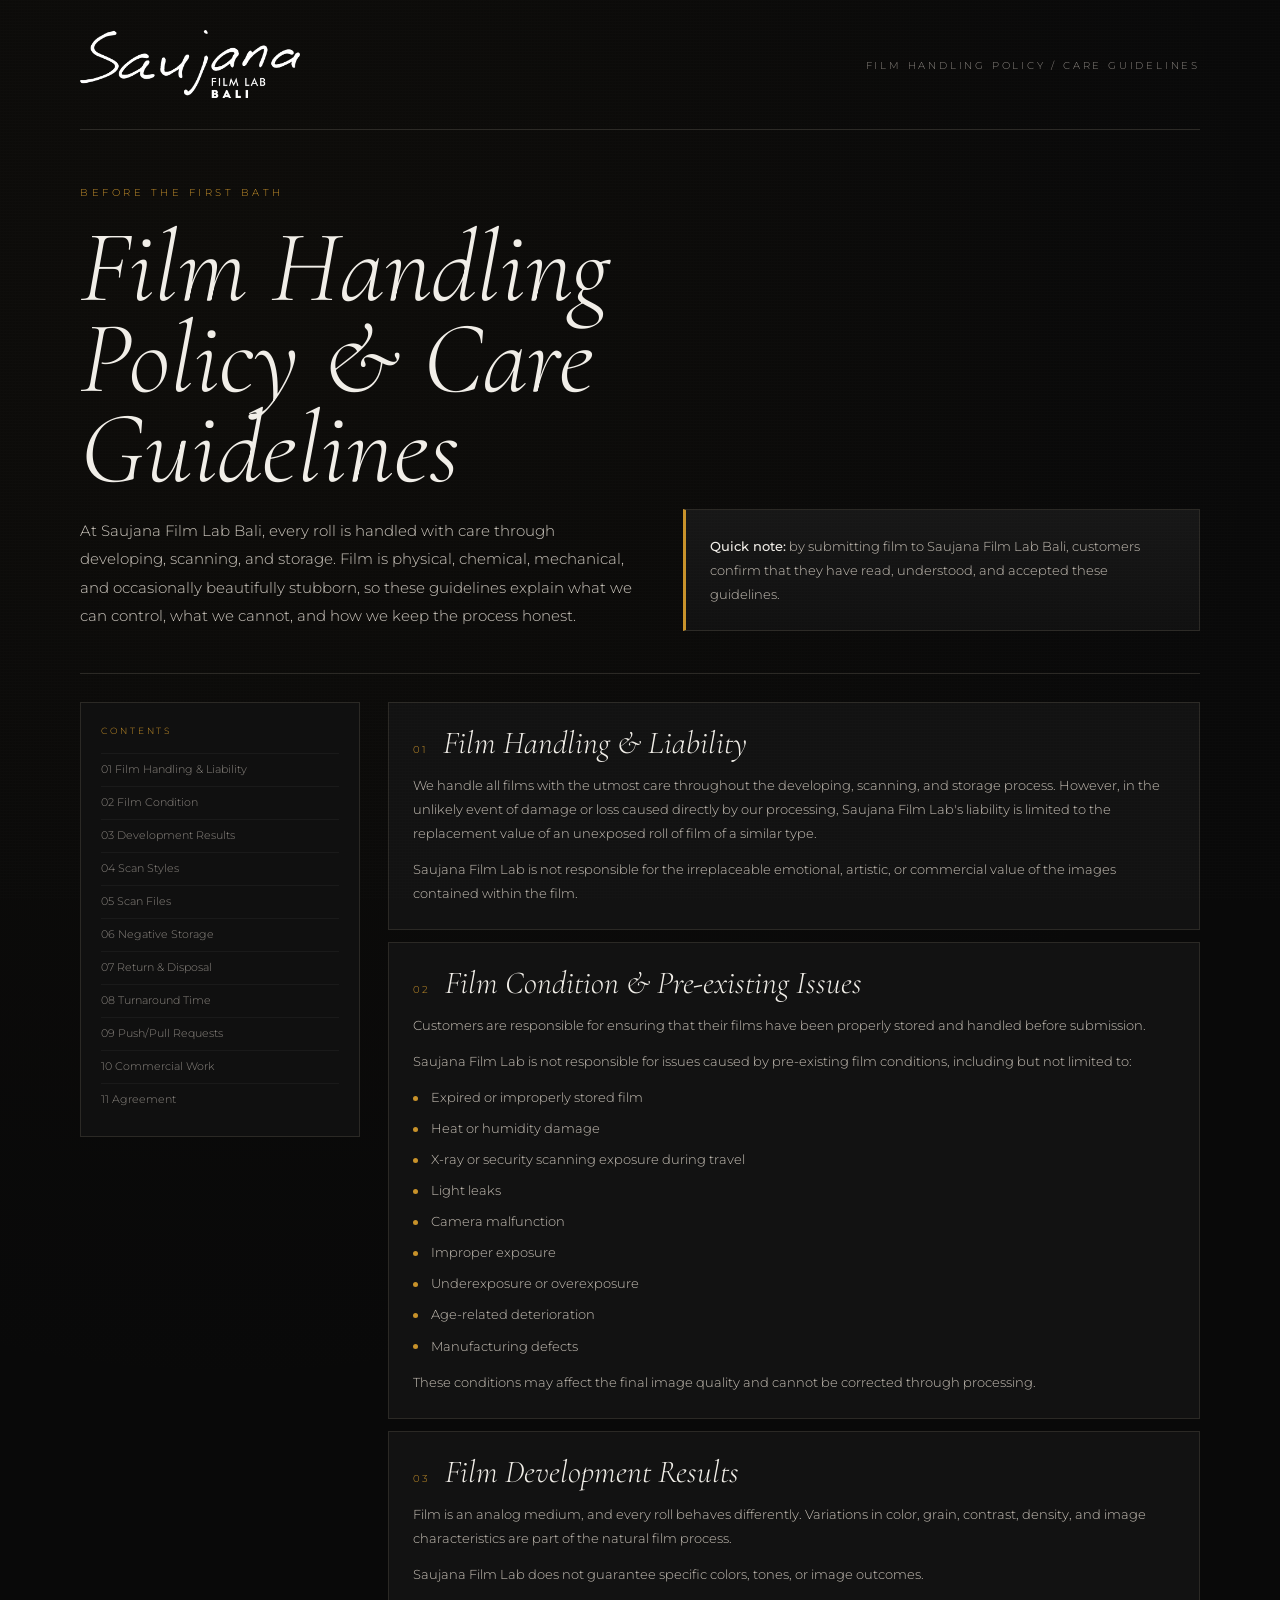
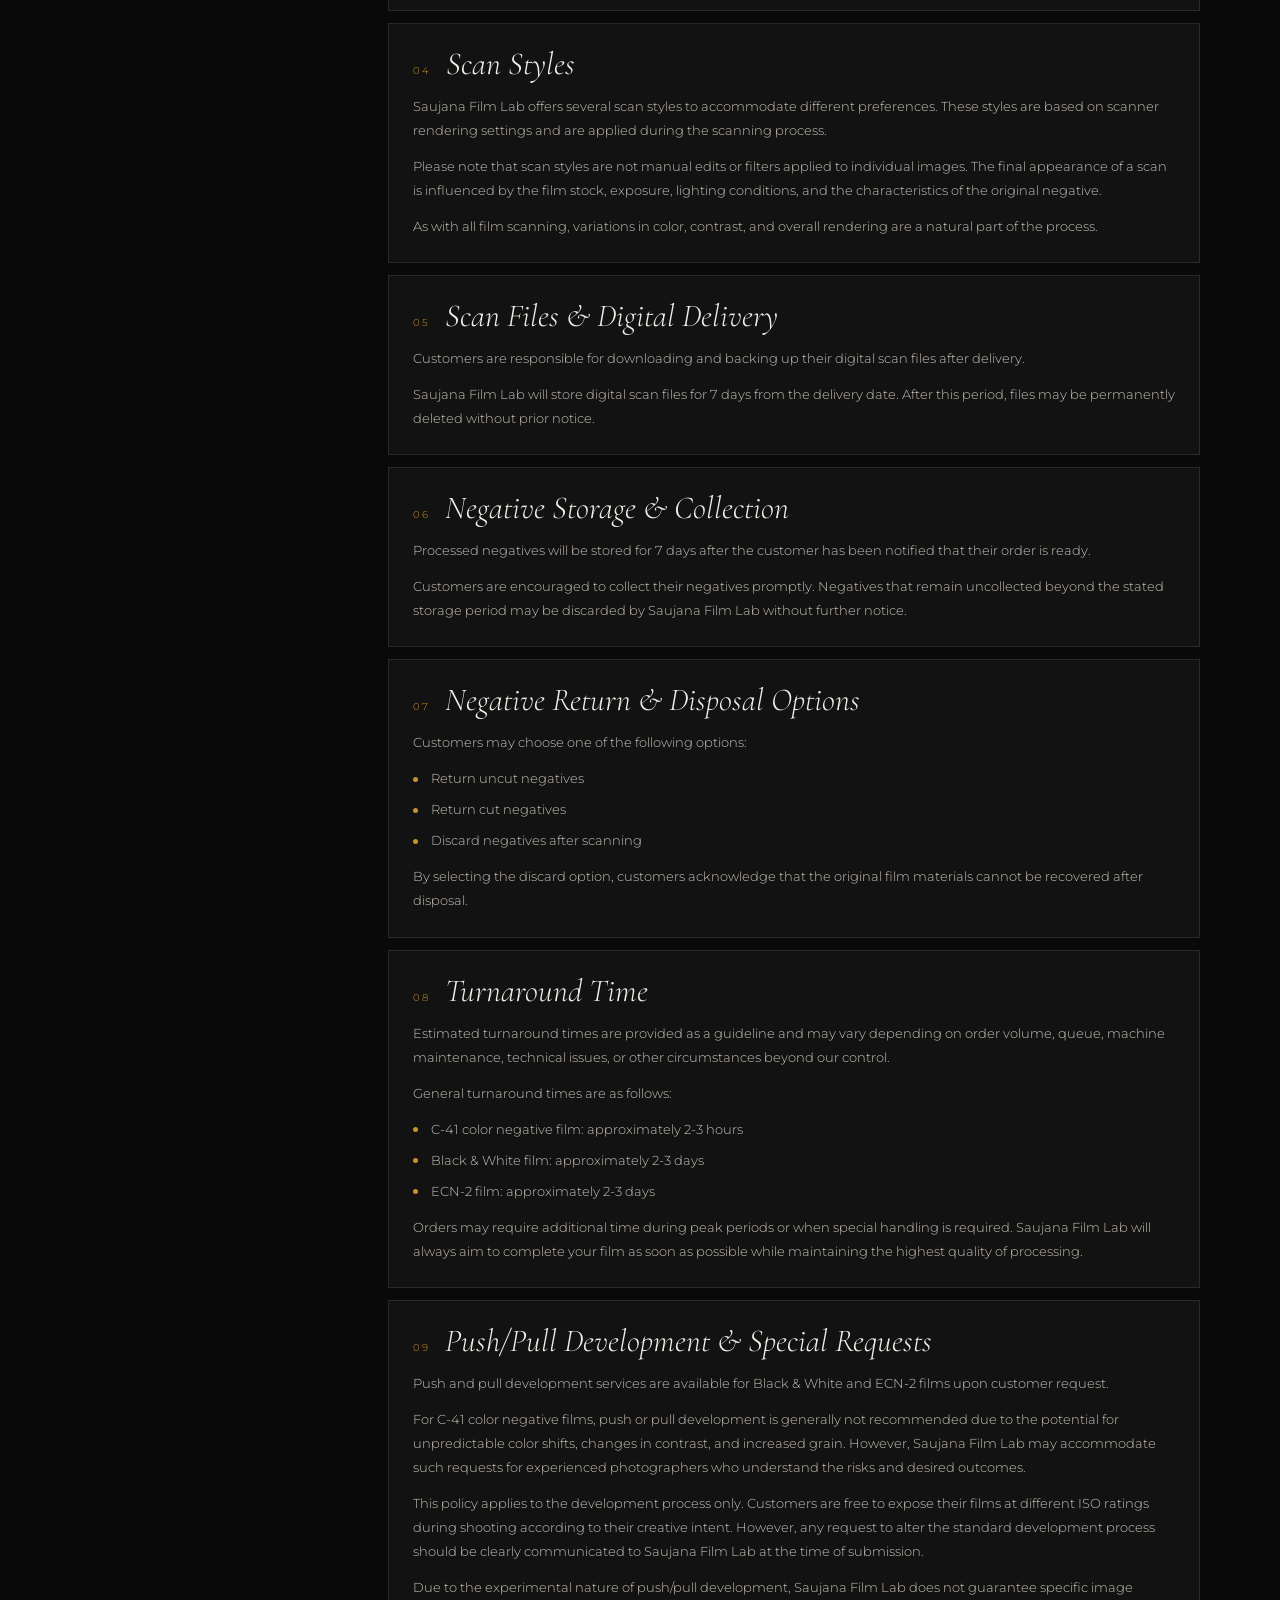
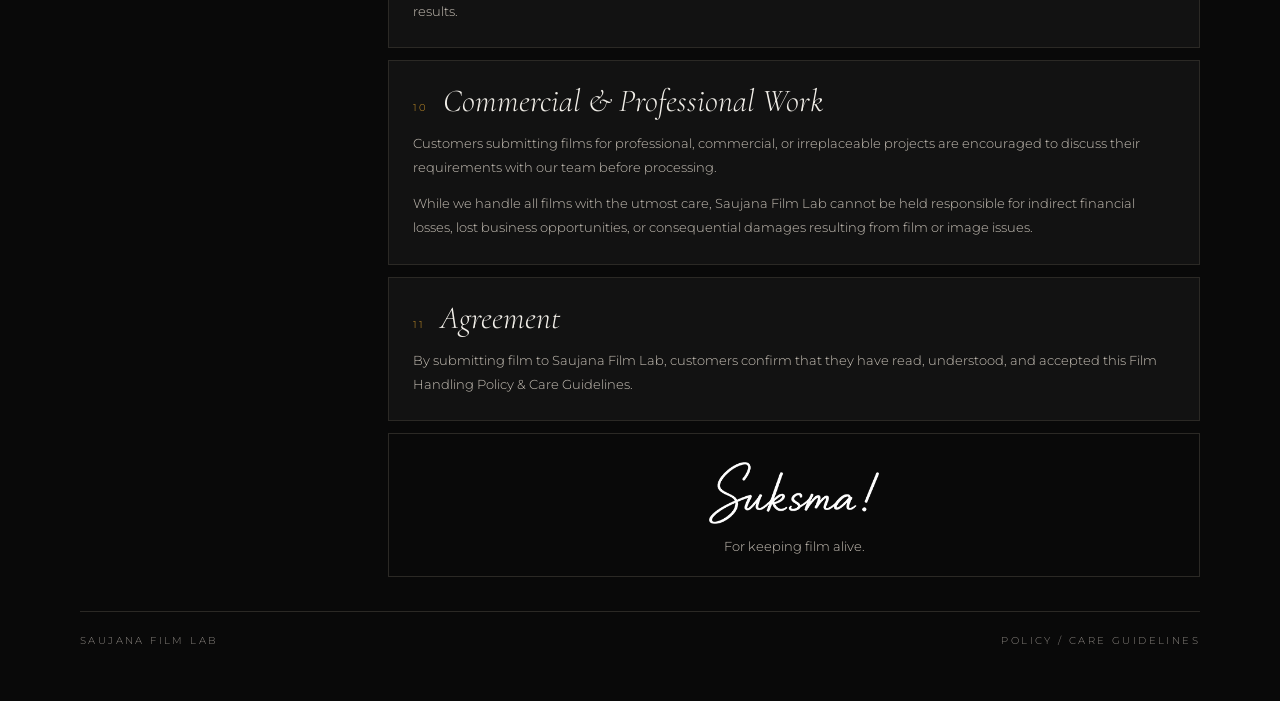
==== policy/index.html @ bcff09e0 "Add files via upload" ====
<!DOCTYPE html>
<html lang="en">
<head>
  <meta charset="UTF-8" />
  <meta name="viewport" content="width=device-width, initial-scale=1.0" />
  <title>Saujana Film Lab Bali Policy</title>
  <meta name="description" content="Film handling, scan delivery, negative storage, turnaround, and care guidelines for Saujana Film Lab Bali." />
  <meta property="og:title" content="Saujana Film Lab Bali Policy" />
  <meta property="og:description" content="A practical guide to how we handle film, scans, negatives, turnaround times, and the beautifully unpredictable nature of analog work." />
  <meta property="og:image" content="https://saujanalab.com/saujanafilmgang.png" />
  <meta property="og:url" content="https://saujanalab.com/policy/" />
  <meta property="og:type" content="website" />
  <meta name="twitter:card" content="summary_large_image" />
  <link rel="icon" type="image/png" href="saujanafilmgang.png" />
  <link rel="apple-touch-icon" href="saujanafilmgang.png" />
  <link href="https://fonts.googleapis.com/css2?family=Cormorant+Garamond:ital,wght@0,300;1,300;1,400&family=Montserrat:wght@300;400;500;600&display=swap" rel="stylesheet" />
  <style>
    *, *::before, *::after { box-sizing: border-box; margin: 0; padding: 0; }

    :root {
      --black: #090909;
      --charcoal: #121212;
      --panel: #181818;
      --line: #2b2925;
      --muted: #8b8680;
      --dim: #5d5953;
      --paper: #f1eee8;
      --gold: #c8922a;
      --gold-soft: rgba(200, 146, 42, 0.14);
      --green: #8fa88a;
    }

    html { scroll-behavior: smooth; }

    body {
      min-height: 100vh;
      background:
        linear-gradient(180deg, rgba(9,9,9,0.78), rgba(9,9,9,0.97)),
        radial-gradient(circle at 18% 9%, rgba(200,146,42,0.12), transparent 28%),
        var(--black);
      color: var(--paper);
      font-family: "Montserrat", sans-serif;
      font-weight: 300;
      letter-spacing: 0;
    }

    body::before {
      content: "";
      position: fixed;
      inset: 0;
      pointer-events: none;
      opacity: 0.13;
      background-image:
        linear-gradient(rgba(255,255,255,0.035) 1px, transparent 1px),
        linear-gradient(90deg, rgba(255,255,255,0.02) 1px, transparent 1px);
      background-size: 3px 3px;
      mix-blend-mode: screen;
    }

    a { color: inherit; text-decoration: none; }

    .frame {
      width: min(1120px, calc(100% - 48px));
      margin: 0 auto;
      padding: 30px 0 54px;
    }

    .topbar {
      display: flex;
      align-items: center;
      justify-content: space-between;
      gap: 18px;
      padding-bottom: 28px;
      color: var(--muted);
      font-size: 10px;
      letter-spacing: 0.28em;
      text-transform: uppercase;
    }

    .logo {
      width: min(220px, 56vw);
      height: auto;
      filter: brightness(1.08);
    }

    .hero {
      border-top: 1px solid var(--line);
      border-bottom: 1px solid var(--line);
      padding: 54px 0 42px;
      display: grid;
      grid-template-columns: 1.04fr 0.96fr;
      gap: 42px;
      align-items: end;
    }

    .eyebrow {
      color: var(--gold);
      font-size: 10px;
      letter-spacing: 0.35em;
      text-transform: uppercase;
      margin-bottom: 20px;
    }

    h1 {
      font-family: "Cormorant Garamond", serif;
      font-size: clamp(54px, 8vw, 104px);
      line-height: 0.88;
      font-weight: 300;
      font-style: italic;
      max-width: 700px;
      margin-bottom: 24px;
    }

    .lead {
      max-width: 640px;
      color: #cfc9c0;
      font-size: 15px;
      line-height: 1.9;
    }

    .note-card {
      border: 1px solid var(--line);
      border-left: 3px solid var(--gold);
      background: linear-gradient(180deg, rgba(24,24,24,0.92), rgba(17,17,17,0.92));
      padding: 24px;
      color: #cfc9c0;
      font-size: 13px;
      line-height: 1.85;
    }

    .note-card strong {
      color: var(--paper);
      font-weight: 500;
    }

    .layout {
      display: grid;
      grid-template-columns: 280px 1fr;
      gap: 28px;
      margin-top: 28px;
      align-items: start;
    }

    .toc {
      position: sticky;
      top: 22px;
      border: 1px solid var(--line);
      background: rgba(18,18,18,0.88);
      padding: 20px;
    }

    .toc-title {
      color: var(--gold);
      font-size: 9px;
      letter-spacing: 0.3em;
      text-transform: uppercase;
      margin-bottom: 14px;
    }

    .toc a {
      display: block;
      color: var(--muted);
      font-size: 11px;
      line-height: 1.45;
      padding: 8px 0;
      border-top: 1px solid rgba(255,255,255,0.045);
    }

    .toc a:hover { color: var(--paper); }

    .policy {
      display: grid;
      gap: 12px;
    }

    section {
      scroll-margin-top: 24px;
      border: 1px solid var(--line);
      background: rgba(20,20,20,0.82);
      padding: 24px;
    }

    .section-head {
      display: flex;
      gap: 14px;
      align-items: baseline;
      margin-bottom: 14px;
    }

    .num {
      color: var(--gold);
      font-size: 10px;
      letter-spacing: 0.24em;
      text-transform: uppercase;
      flex: 0 0 auto;
    }

    h2 {
      font-family: "Cormorant Garamond", serif;
      font-size: 32px;
      line-height: 1;
      font-weight: 300;
      font-style: italic;
    }

    p, li {
      color: #c9c2b8;
      font-size: 13px;
      line-height: 1.85;
    }

    p + p, ul + p, p + ul { margin-top: 12px; }

    ul {
      list-style: none;
      display: grid;
      gap: 7px;
      margin-top: 12px;
    }

    li {
      position: relative;
      padding-left: 18px;
    }

    li::before {
      content: "";
      position: absolute;
      left: 0;
      top: 0.82em;
      width: 5px;
      height: 5px;
      border-radius: 50%;
      background: var(--gold);
    }

    .finale {
      border-color: var(--line);
      background: transparent;
      text-align: center;
      padding: 28px 24px 18px;
    }

    .suksma-mark {
      display: block;
      width: min(170px, 54vw);
      height: auto;
      margin: 0 auto 10px;
    }

    .footer {
      display: flex;
      justify-content: space-between;
      gap: 18px;
      border-top: 1px solid var(--line);
      margin-top: 34px;
      padding-top: 22px;
      color: var(--muted);
      font-size: 10px;
      letter-spacing: 0.24em;
      text-transform: uppercase;
    }

    @media (max-width: 900px) {
      .frame { width: min(100% - 36px, 1120px); padding-top: 22px; }
      .topbar, .footer { align-items: flex-start; flex-direction: column; letter-spacing: 0.18em; }
      .hero { grid-template-columns: 1fr; padding: 42px 0 32px; gap: 24px; }
      h1 { font-size: clamp(52px, 16vw, 82px); }
      .layout { grid-template-columns: 1fr; }
      .toc { position: static; }
      section { padding: 20px; }
      .section-head { display: block; }
      .num { display: block; margin-bottom: 8px; }
    }
  </style>
</head>
<body>
  <div class="frame">
    <header class="topbar">
      <a href="https://saujanalab.com/" aria-label="Saujana Film Lab home">
        <img class="logo" src="saujana-bali-logo.png" alt="Saujana Film Lab Bali" />
      </a>
      <span>Film handling policy / care guidelines</span>
    </header>

    <main>
      <div class="hero">
        <div>
          <p class="eyebrow">Before the first bath</p>
          <h1>Film Handling Policy & Care Guidelines</h1>
          <p class="lead">
            At Saujana Film Lab Bali, every roll is handled with care through developing, scanning, and storage.
            Film is physical, chemical, mechanical, and occasionally beautifully stubborn, so these guidelines
            explain what we can control, what we cannot, and how we keep the process honest.
          </p>
        </div>
        <div class="note-card">
            <p><strong>Quick note:</strong> by submitting film to Saujana Film Lab Bali, customers confirm that they have read, understood, and accepted these guidelines.</p>
        </div>
      </div>

      <div class="layout">
        <nav class="toc" aria-label="Policy sections">
          <p class="toc-title">Contents</p>
          <a href="#handling">01 Film Handling & Liability</a>
          <a href="#condition">02 Film Condition</a>
          <a href="#results">03 Development Results</a>
          <a href="#styles">04 Scan Styles</a>
          <a href="#files">05 Scan Files</a>
          <a href="#storage">06 Negative Storage</a>
          <a href="#return">07 Return & Disposal</a>
          <a href="#turnaround">08 Turnaround Time</a>
          <a href="#push-pull">09 Push/Pull Requests</a>
          <a href="#commercial">10 Commercial Work</a>
          <a href="#agreement">11 Agreement</a>
        </nav>

        <div class="policy">
          <section id="handling">
            <div class="section-head"><span class="num">01</span><h2>Film Handling & Liability</h2></div>
            <p>We handle all films with the utmost care throughout the developing, scanning, and storage process. However, in the unlikely event of damage or loss caused directly by our processing, Saujana Film Lab's liability is limited to the replacement value of an unexposed roll of film of a similar type.</p>
            <p>Saujana Film Lab is not responsible for the irreplaceable emotional, artistic, or commercial value of the images contained within the film.</p>
          </section>

          <section id="condition">
            <div class="section-head"><span class="num">02</span><h2>Film Condition & Pre-existing Issues</h2></div>
            <p>Customers are responsible for ensuring that their films have been properly stored and handled before submission.</p>
            <p>Saujana Film Lab is not responsible for issues caused by pre-existing film conditions, including but not limited to:</p>
            <ul>
              <li>Expired or improperly stored film</li>
              <li>Heat or humidity damage</li>
              <li>X-ray or security scanning exposure during travel</li>
              <li>Light leaks</li>
              <li>Camera malfunction</li>
              <li>Improper exposure</li>
              <li>Underexposure or overexposure</li>
              <li>Age-related deterioration</li>
              <li>Manufacturing defects</li>
            </ul>
            <p>These conditions may affect the final image quality and cannot be corrected through processing.</p>
          </section>

          <section id="results">
            <div class="section-head"><span class="num">03</span><h2>Film Development Results</h2></div>
            <p>Film is an analog medium, and every roll behaves differently. Variations in color, grain, contrast, density, and image characteristics are part of the natural film process.</p>
            <p>Saujana Film Lab does not guarantee specific colors, tones, or image outcomes.</p>
          </section>

          <section id="styles">
            <div class="section-head"><span class="num">04</span><h2>Scan Styles</h2></div>
            <p>Saujana Film Lab offers several scan styles to accommodate different preferences. These styles are based on scanner rendering settings and are applied during the scanning process.</p>
            <p>Please note that scan styles are not manual edits or filters applied to individual images. The final appearance of a scan is influenced by the film stock, exposure, lighting conditions, and the characteristics of the original negative.</p>
            <p>As with all film scanning, variations in color, contrast, and overall rendering are a natural part of the process.</p>
          </section>

          <section id="files">
            <div class="section-head"><span class="num">05</span><h2>Scan Files & Digital Delivery</h2></div>
            <p>Customers are responsible for downloading and backing up their digital scan files after delivery.</p>
            <p>Saujana Film Lab will store digital scan files for 7 days from the delivery date. After this period, files may be permanently deleted without prior notice.</p>
          </section>

          <section id="storage">
            <div class="section-head"><span class="num">06</span><h2>Negative Storage & Collection</h2></div>
            <p>Processed negatives will be stored for 7 days after the customer has been notified that their order is ready.</p>
            <p>Customers are encouraged to collect their negatives promptly. Negatives that remain uncollected beyond the stated storage period may be discarded by Saujana Film Lab without further notice.</p>
          </section>

          <section id="return">
            <div class="section-head"><span class="num">07</span><h2>Negative Return & Disposal Options</h2></div>
            <p>Customers may choose one of the following options:</p>
            <ul>
              <li>Return uncut negatives</li>
              <li>Return cut negatives</li>
              <li>Discard negatives after scanning</li>
            </ul>
            <p>By selecting the discard option, customers acknowledge that the original film materials cannot be recovered after disposal.</p>
          </section>

          <section id="turnaround">
            <div class="section-head"><span class="num">08</span><h2>Turnaround Time</h2></div>
            <p>Estimated turnaround times are provided as a guideline and may vary depending on order volume, queue, machine maintenance, technical issues, or other circumstances beyond our control.</p>
            <p>General turnaround times are as follows:</p>
            <ul>
              <li>C-41 color negative film: approximately 2-3 hours</li>
              <li>Black & White film: approximately 2-3 days</li>
              <li>ECN-2 film: approximately 2-3 days</li>
            </ul>
            <p>Orders may require additional time during peak periods or when special handling is required. Saujana Film Lab will always aim to complete your film as soon as possible while maintaining the highest quality of processing.</p>
          </section>

          <section id="push-pull">
            <div class="section-head"><span class="num">09</span><h2>Push/Pull Development & Special Requests</h2></div>
            <p>Push and pull development services are available for Black & White and ECN-2 films upon customer request.</p>
            <p>For C-41 color negative films, push or pull development is generally not recommended due to the potential for unpredictable color shifts, changes in contrast, and increased grain. However, Saujana Film Lab may accommodate such requests for experienced photographers who understand the risks and desired outcomes.</p>
            <p>This policy applies to the development process only. Customers are free to expose their films at different ISO ratings during shooting according to their creative intent. However, any request to alter the standard development process should be clearly communicated to Saujana Film Lab at the time of submission.</p>
            <p>Due to the experimental nature of push/pull development, Saujana Film Lab does not guarantee specific image results.</p>
          </section>

          <section id="commercial">
            <div class="section-head"><span class="num">10</span><h2>Commercial & Professional Work</h2></div>
            <p>Customers submitting films for professional, commercial, or irreplaceable projects are encouraged to discuss their requirements with our team before processing.</p>
            <p>While we handle all films with the utmost care, Saujana Film Lab cannot be held responsible for indirect financial losses, lost business opportunities, or consequential damages resulting from film or image issues.</p>
          </section>

          <section id="agreement">
            <div class="section-head"><span class="num">11</span><h2>Agreement</h2></div>
            <p>By submitting film to Saujana Film Lab, customers confirm that they have read, understood, and accepted this Film Handling Policy & Care Guidelines.</p>
          </section>

          <section class="finale">
            <img class="suksma-mark" src="suksma-for-saujana.png" alt="Suksma" />
            <p>For keeping film alive.</p>
          </section>
        </div>
      </div>
    </main>

    <footer class="footer">
      <span>Saujana Film Lab</span>
      <span>Policy / Care Guidelines</span>
    </footer>
  </div>
</body>
</html>
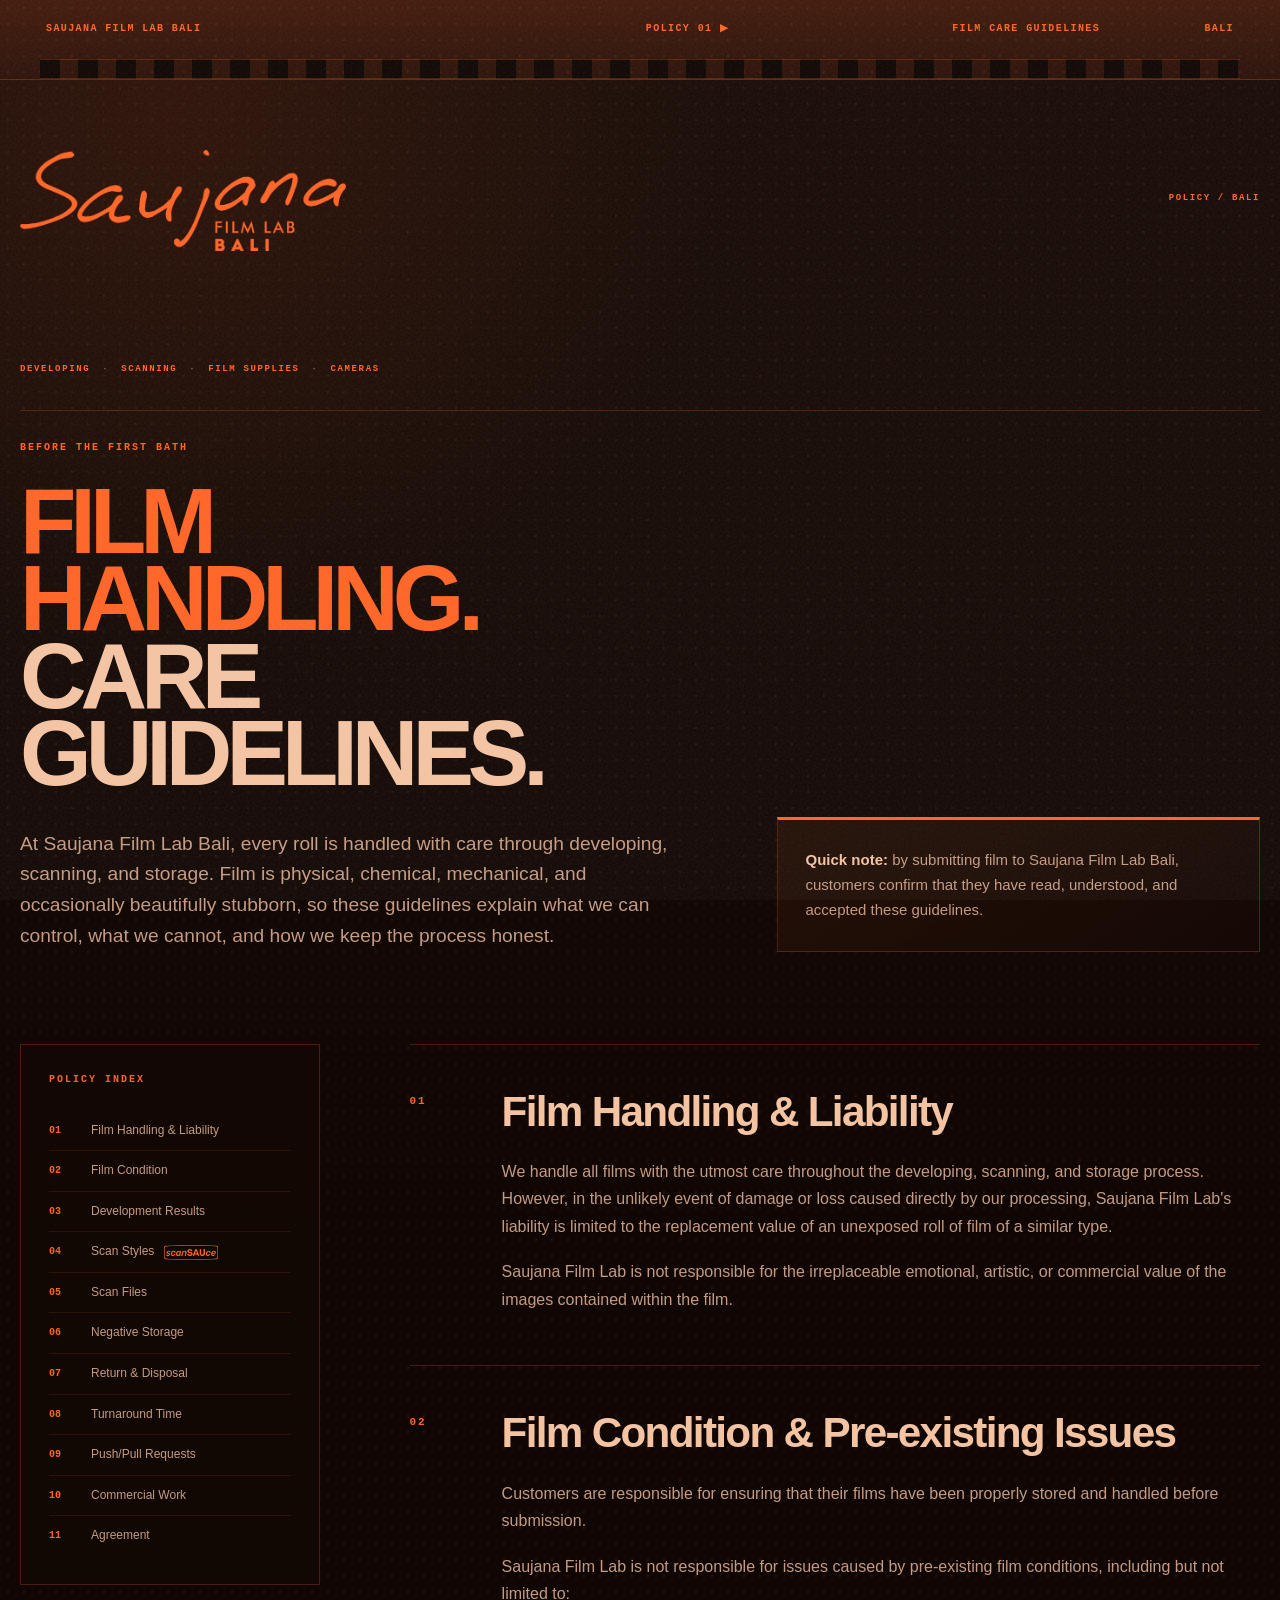
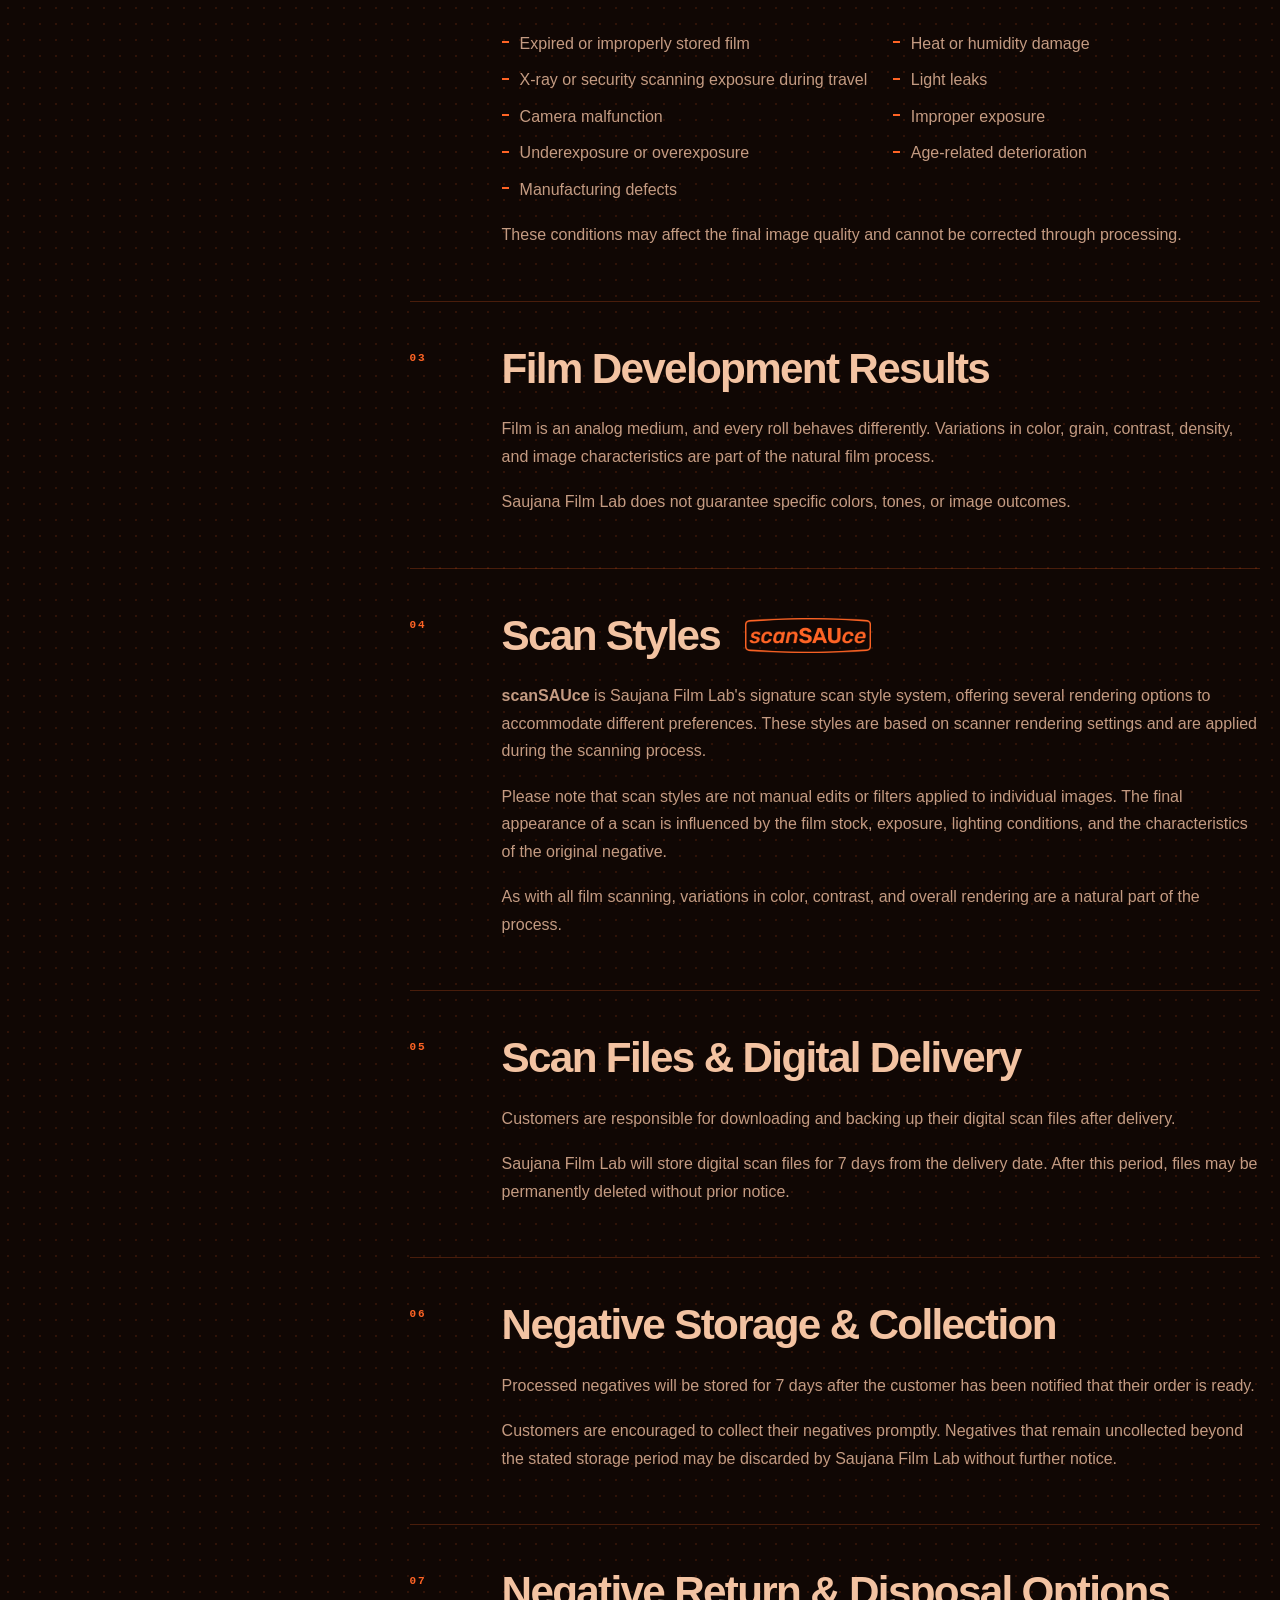
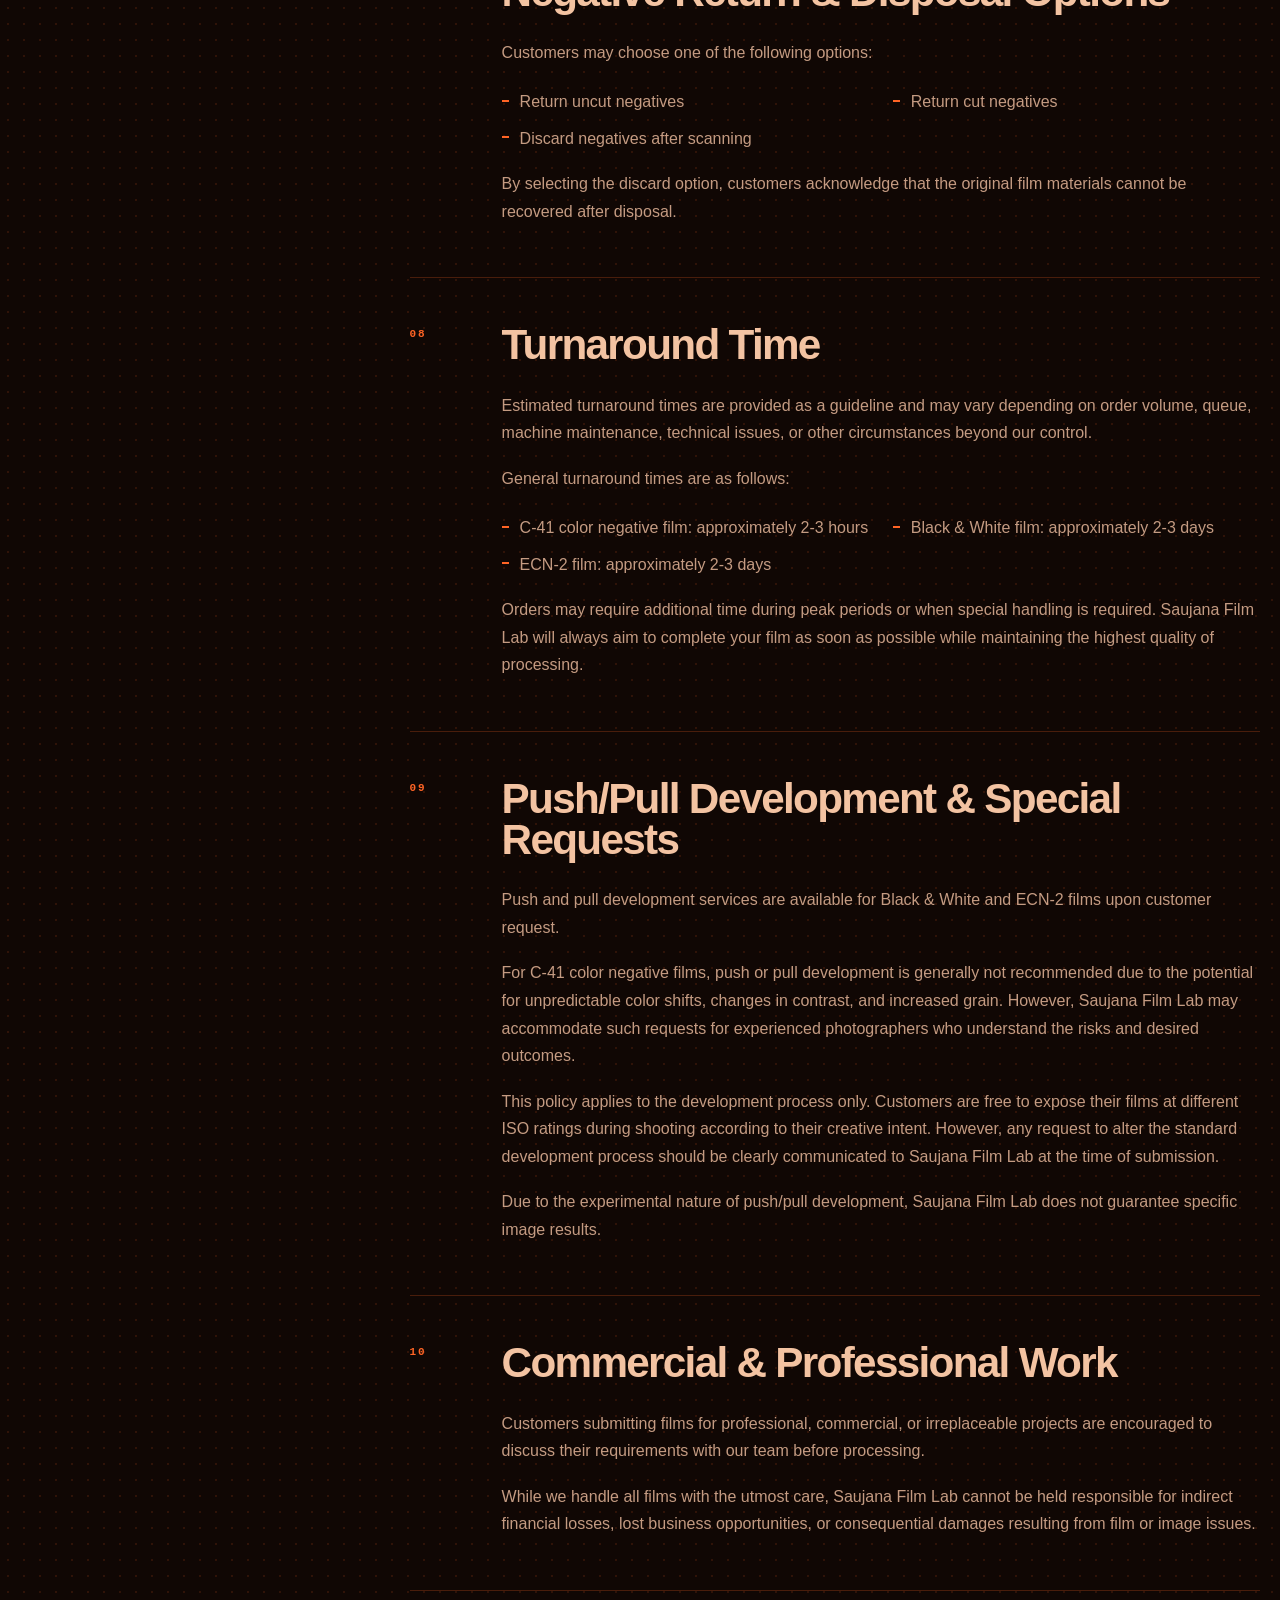
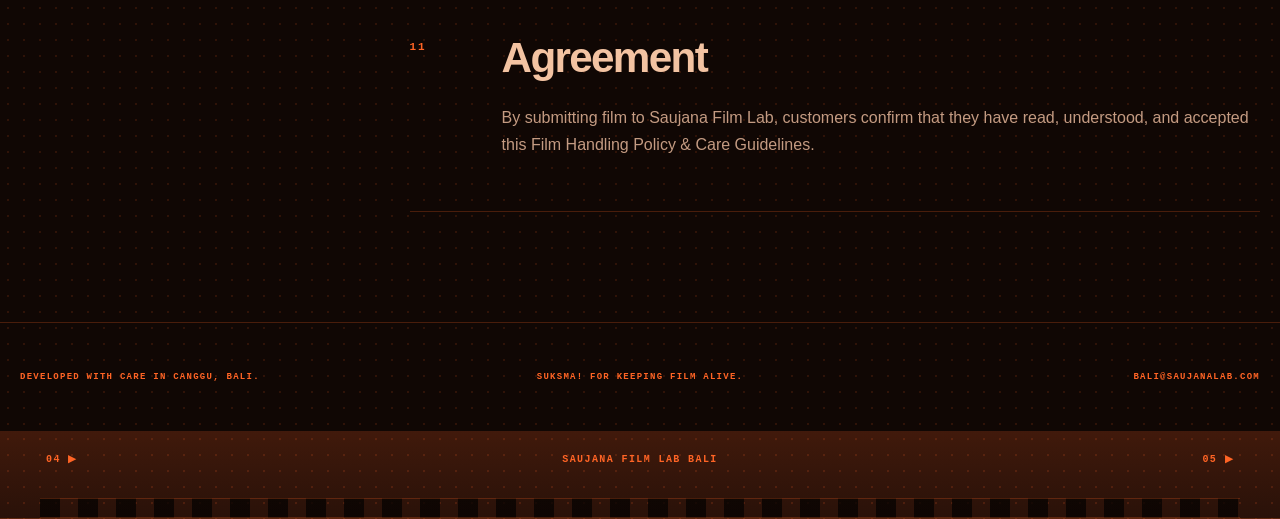
==== commit 14abf99d: "Redesign Bali policy page" ====
--- a/policy/index.html
+++ b/policy/index.html
@@ -1,424 +1,331 @@
-<!DOCTYPE html>
+<!doctype html>
 <html lang="en">
 <head>
-  <meta charset="UTF-8" />
-  <meta name="viewport" content="width=device-width, initial-scale=1.0" />
-  <title>Saujana Film Lab Bali Policy</title>
-  <meta name="description" content="Film handling, scan delivery, negative storage, turnaround, and care guidelines for Saujana Film Lab Bali." />
-  <meta property="og:title" content="Saujana Film Lab Bali Policy" />
-  <meta property="og:description" content="A practical guide to how we handle film, scans, negatives, turnaround times, and the beautifully unpredictable nature of analog work." />
-  <meta property="og:image" content="https://saujanalab.com/saujanafilmgang.png" />
-  <meta property="og:url" content="https://saujanalab.com/policy/" />
-  <meta property="og:type" content="website" />
-  <meta name="twitter:card" content="summary_large_image" />
-  <link rel="icon" type="image/png" href="saujanafilmgang.png" />
-  <link rel="apple-touch-icon" href="saujanafilmgang.png" />
-  <link href="https://fonts.googleapis.com/css2?family=Cormorant+Garamond:ital,wght@0,300;1,300;1,400&family=Montserrat:wght@300;400;500;600&display=swap" rel="stylesheet" />
+  <meta charset="utf-8">
+  <meta name="viewport" content="width=device-width, initial-scale=1">
+  <meta name="theme-color" content="#180b06">
+  <meta name="description" content="Film handling, scan delivery, negative storage, turnaround, and care guidelines for Saujana Film Lab Bali.">
+  <title>Saujana Film Lab Bali | Policy</title>
   <style>
-    *, *::before, *::after { box-sizing: border-box; margin: 0; padding: 0; }
-
-    :root {
-      --black: #090909;
-      --charcoal: #121212;
-      --panel: #181818;
-      --line: #2b2925;
-      --muted: #8b8680;
-      --dim: #5d5953;
-      --paper: #f1eee8;
-      --gold: #c8922a;
-      --gold-soft: rgba(200, 146, 42, 0.14);
-      --green: #8fa88a;
-    }
-
-    html { scroll-behavior: smooth; }
-
-    body {
-      min-height: 100vh;
+    *,*::before,*::after{box-sizing:border-box}
+    *{margin:0}
+    :root{
+      --ink:#100704;
+      --surface:#180b06;
+      --surface-raised:#211008;
+      --line:rgba(255,100,37,.24);
+      --line-strong:rgba(255,100,37,.5);
+      --accent:#ff6425;
+      --paper:#f3c3a2;
+      --copy:#c49b82;
+      --muted:#8b6552;
+    }
+    html{scroll-behavior:smooth;background:var(--ink);color-scheme:dark}
+    body{
+      min-height:100vh;
+      overflow-x:hidden;
       background:
-        linear-gradient(180deg, rgba(9,9,9,0.78), rgba(9,9,9,0.97)),
-        radial-gradient(circle at 18% 9%, rgba(200,146,42,0.12), transparent 28%),
-        var(--black);
-      color: var(--paper);
-      font-family: "Montserrat", sans-serif;
-      font-weight: 300;
-      letter-spacing: 0;
-    }
-
-    body::before {
-      content: "";
-      position: fixed;
-      inset: 0;
-      pointer-events: none;
-      opacity: 0.13;
-      background-image:
-        linear-gradient(rgba(255,255,255,0.035) 1px, transparent 1px),
-        linear-gradient(90deg, rgba(255,255,255,0.02) 1px, transparent 1px);
-      background-size: 3px 3px;
-      mix-blend-mode: screen;
-    }
-
-    a { color: inherit; text-decoration: none; }
-
-    .frame {
-      width: min(1120px, calc(100% - 48px));
-      margin: 0 auto;
-      padding: 30px 0 54px;
-    }
-
-    .topbar {
-      display: flex;
-      align-items: center;
-      justify-content: space-between;
-      gap: 18px;
-      padding-bottom: 28px;
-      color: var(--muted);
-      font-size: 10px;
-      letter-spacing: 0.28em;
-      text-transform: uppercase;
-    }
-
-    .logo {
-      width: min(220px, 56vw);
-      height: auto;
-      filter: brightness(1.08);
-    }
-
-    .hero {
-      border-top: 1px solid var(--line);
-      border-bottom: 1px solid var(--line);
-      padding: 54px 0 42px;
-      display: grid;
-      grid-template-columns: 1.04fr 0.96fr;
-      gap: 42px;
-      align-items: end;
-    }
-
-    .eyebrow {
-      color: var(--gold);
-      font-size: 10px;
-      letter-spacing: 0.35em;
-      text-transform: uppercase;
-      margin-bottom: 20px;
-    }
-
-    h1 {
-      font-family: "Cormorant Garamond", serif;
-      font-size: clamp(54px, 8vw, 104px);
-      line-height: 0.88;
-      font-weight: 300;
-      font-style: italic;
-      max-width: 700px;
-      margin-bottom: 24px;
-    }
-
-    .lead {
-      max-width: 640px;
-      color: #cfc9c0;
-      font-size: 15px;
-      line-height: 1.9;
-    }
-
-    .note-card {
-      border: 1px solid var(--line);
-      border-left: 3px solid var(--gold);
-      background: linear-gradient(180deg, rgba(24,24,24,0.92), rgba(17,17,17,0.92));
-      padding: 24px;
-      color: #cfc9c0;
-      font-size: 13px;
-      line-height: 1.85;
-    }
-
-    .note-card strong {
-      color: var(--paper);
-      font-weight: 500;
-    }
-
-    .layout {
-      display: grid;
-      grid-template-columns: 280px 1fr;
-      gap: 28px;
-      margin-top: 28px;
-      align-items: start;
-    }
-
-    .toc {
-      position: sticky;
-      top: 22px;
-      border: 1px solid var(--line);
-      background: rgba(18,18,18,0.88);
-      padding: 20px;
-    }
-
-    .toc-title {
-      color: var(--gold);
-      font-size: 9px;
-      letter-spacing: 0.3em;
-      text-transform: uppercase;
-      margin-bottom: 14px;
-    }
-
-    .toc a {
-      display: block;
-      color: var(--muted);
-      font-size: 11px;
-      line-height: 1.45;
-      padding: 8px 0;
-      border-top: 1px solid rgba(255,255,255,0.045);
-    }
-
-    .toc a:hover { color: var(--paper); }
-
-    .policy {
-      display: grid;
-      gap: 12px;
-    }
-
-    section {
-      scroll-margin-top: 24px;
-      border: 1px solid var(--line);
-      background: rgba(20,20,20,0.82);
-      padding: 24px;
-    }
-
-    .section-head {
-      display: flex;
-      gap: 14px;
-      align-items: baseline;
-      margin-bottom: 14px;
-    }
-
-    .num {
-      color: var(--gold);
-      font-size: 10px;
-      letter-spacing: 0.24em;
-      text-transform: uppercase;
-      flex: 0 0 auto;
-    }
-
-    h2 {
-      font-family: "Cormorant Garamond", serif;
-      font-size: 32px;
-      line-height: 1;
-      font-weight: 300;
-      font-style: italic;
-    }
-
-    p, li {
-      color: #c9c2b8;
-      font-size: 13px;
-      line-height: 1.85;
-    }
-
-    p + p, ul + p, p + ul { margin-top: 12px; }
-
-    ul {
-      list-style: none;
-      display: grid;
-      gap: 7px;
-      margin-top: 12px;
-    }
-
-    li {
-      position: relative;
-      padding-left: 18px;
-    }
-
-    li::before {
-      content: "";
-      position: absolute;
-      left: 0;
-      top: 0.82em;
-      width: 5px;
-      height: 5px;
-      border-radius: 50%;
-      background: var(--gold);
-    }
-
-    .finale {
-      border-color: var(--line);
-      background: transparent;
-      text-align: center;
-      padding: 28px 24px 18px;
-    }
-
-    .suksma-mark {
-      display: block;
-      width: min(170px, 54vw);
-      height: auto;
-      margin: 0 auto 10px;
-    }
-
-    .footer {
-      display: flex;
-      justify-content: space-between;
-      gap: 18px;
-      border-top: 1px solid var(--line);
-      margin-top: 34px;
-      padding-top: 22px;
-      color: var(--muted);
-      font-size: 10px;
-      letter-spacing: 0.24em;
-      text-transform: uppercase;
-    }
-
-    @media (max-width: 900px) {
-      .frame { width: min(100% - 36px, 1120px); padding-top: 22px; }
-      .topbar, .footer { align-items: flex-start; flex-direction: column; letter-spacing: 0.18em; }
-      .hero { grid-template-columns: 1fr; padding: 42px 0 32px; gap: 24px; }
-      h1 { font-size: clamp(52px, 16vw, 82px); }
-      .layout { grid-template-columns: 1fr; }
-      .toc { position: static; }
-      section { padding: 20px; }
-      .section-head { display: block; }
-      .num { display: block; margin-bottom: 8px; }
-    }
+        radial-gradient(circle,rgba(255,100,37,.13) 0 1px,transparent 1.2px) 0 0/16px 16px,
+        radial-gradient(circle at 14% 2%,rgba(111,41,15,.25),transparent 34rem),
+        linear-gradient(180deg,var(--surface),var(--ink) 76rem);
+      color:var(--paper);
+      font-family:"Helvetica Neue",Helvetica,Arial,sans-serif;
+    }
+    body::before{
+      content:"";
+      position:fixed;
+      z-index:100;
+      inset:0;
+      pointer-events:none;
+      opacity:.07;
+      mix-blend-mode:screen;
+      background-image:url("data:image/svg+xml,%3Csvg viewBox='0 0 512 512' xmlns='http://www.w3.org/2000/svg'%3E%3Cfilter id='n'%3E%3CfeTurbulence type='fractalNoise' baseFrequency='.75' numOctaves='4' stitchTiles='stitch'/%3E%3C/filter%3E%3Crect width='100%25' height='100%25' filter='url(%23n)'/%3E%3C/svg%3E");
+    }
+    a{color:inherit}
+    .film-rail{
+      position:relative;
+      height:80px;
+      overflow:hidden;
+      background:
+        radial-gradient(circle,rgba(255,100,37,.15) 0 1px,transparent 1.2px) 0 0/16px 16px,
+        linear-gradient(180deg,rgba(68,27,12,.94),rgba(43,18,9,.96));
+      border-bottom:1px solid rgba(255,100,37,.17);
+    }
+    .film-meta{
+      position:absolute;
+      top:0;
+      right:46px;
+      left:46px;
+      height:58px;
+      display:grid;
+      grid-template-columns:1.35fr .9fr 1fr auto;
+      align-items:center;
+      color:var(--accent);
+      font:700 10px/1 "Courier New",monospace;
+      letter-spacing:.14em;
+      text-transform:uppercase;
+    }
+    .film-meta span:nth-child(2),.film-meta span:nth-child(3){justify-self:center}
+    .perforation{
+      position:absolute;
+      right:40px;
+      bottom:0;
+      left:40px;
+      height:20px;
+      background:repeating-linear-gradient(90deg,rgba(5,2,1,.76) 0 20px,transparent 20px 38px);
+      border-top:1px solid var(--line);
+      border-bottom:1px solid var(--line);
+    }
+    .shell{width:min(1280px,calc(100% - 40px));margin:0 auto}
+    .brand-header{position:relative;min-height:330px;padding:70px 0 54px}
+    .logo{
+      display:block;
+      width:326px;
+      max-width:72vw;
+      aspect-ratio:2048/640;
+      background:var(--accent);
+      -webkit-mask:url("saujana-bali-logo.png") center/contain no-repeat;
+      mask:url("saujana-bali-logo.png") center/contain no-repeat;
+    }
+    .roll-mark,.services{
+      color:var(--accent);
+      font:700 9px/1.4 "Courier New",monospace;
+      letter-spacing:.18em;
+      text-transform:uppercase;
+    }
+    .roll-mark{position:absolute;top:112px;right:0}
+    .services{position:absolute;bottom:34px;left:0}
+    .services span{padding:0 .55em;color:var(--muted)}
+    .hero{
+      display:grid;
+      grid-template-columns:minmax(0,1.15fr) minmax(340px,.85fr);
+      gap:clamp(48px,8vw,112px);
+      padding:30px 0 92px;
+      border-top:1px solid var(--line);
+    }
+    .eyebrow,.micro-label{
+      color:var(--accent);
+      font:700 10px/1.4 "Courier New",monospace;
+      letter-spacing:.2em;
+      text-transform:uppercase;
+    }
+    h1{
+      max-width:830px;
+      margin-top:28px;
+      color:var(--accent);
+      font-size:clamp(58px,7.2vw,108px);
+      font-weight:700;
+      letter-spacing:-.065em;
+      line-height:.84;
+      text-transform:uppercase;
+    }
+    h1 span{display:block;color:var(--paper)}
+    .intro{max-width:650px;margin-top:36px;color:var(--copy);font-size:clamp(16px,1.5vw,20px);line-height:1.6}
+    .note{
+      align-self:end;
+      padding:28px;
+      background:linear-gradient(145deg,rgba(38,17,8,.92),rgba(21,9,5,.96));
+      border:1px solid var(--line);
+      border-top:3px solid var(--accent);
+      color:var(--copy);
+      font-size:15px;
+      line-height:1.65;
+    }
+    .note strong{color:var(--paper)}
+    .policy-layout{
+      display:grid;
+      grid-template-columns:300px minmax(0,1fr);
+      gap:clamp(48px,7vw,100px);
+      align-items:start;
+      padding:0 0 110px;
+    }
+    .toc{
+      position:sticky;
+      top:24px;
+      padding:28px;
+      background:rgba(19,8,4,.76);
+      border:1px solid var(--line);
+    }
+    .toc ol{margin-top:24px;padding:0;list-style:none}
+    .toc li+li{border-top:1px solid rgba(255,100,37,.12)}
+    .toc a{
+      display:grid;
+      grid-template-columns:32px 1fr;
+      gap:10px;
+      padding:12px 0;
+      color:var(--copy);
+      font-size:12px;
+      line-height:1.3;
+      text-decoration:none;
+      transition:color .18s,transform .18s;
+    }
+    .toc a:hover,.toc a:focus-visible{color:var(--accent);transform:translateX(3px)}
+    .toc b{color:var(--accent);font:700 10px/1.5 "Courier New",monospace}
+    .policy-sections{border-top:1px solid var(--line)}
+    .policy-section{
+      scroll-margin-top:24px;
+      display:grid;
+      grid-template-columns:64px minmax(0,1fr);
+      gap:28px;
+      padding:46px 0 52px;
+      border-bottom:1px solid var(--line);
+    }
+    .section-number{padding-top:5px;color:var(--accent);font:700 11px/1 "Courier New",monospace;letter-spacing:.16em}
+    h2{max-width:740px;color:var(--paper);font-size:clamp(30px,3.3vw,48px);font-weight:700;letter-spacing:-.04em;line-height:.98}
+    .section-title-line{display:flex;align-items:center;gap:24px;flex-wrap:wrap}
+    .scansauce-logo{
+      display:block;
+      width:128px;
+      aspect-ratio:2813/768;
+      flex:0 0 auto;
+      background:var(--accent);
+      -webkit-mask:url("scansauce-white.png") center/contain no-repeat;
+      mask:url("scansauce-white.png") center/contain no-repeat;
+    }
+    .toc-name{display:flex;align-items:center;gap:9px;min-width:0}
+    .toc-scansauce{width:55px;flex:0 0 55px}
+    .section-copy{max-width:820px}
+    .section-copy p,.section-copy li{color:var(--copy);font-size:16px;line-height:1.72}
+    .section-copy p:first-of-type{margin-top:26px}
+    .section-copy p+p,.section-copy ul+p{margin-top:18px}
+    .section-copy ul{display:grid;grid-template-columns:repeat(2,minmax(0,1fr));gap:9px 24px;margin:22px 0 0;padding:0;list-style:none}
+    .section-copy li{position:relative;padding-left:18px}
+    .section-copy li::before{content:"";position:absolute;top:.72em;left:0;width:7px;height:2px;background:var(--accent)}
+    footer{border-top:1px solid var(--line)}
+    .footer-message{
+      display:grid;
+      grid-template-columns:1fr auto 1fr;
+      align-items:center;
+      gap:28px;
+      min-height:108px;
+      color:var(--accent);
+      font:700 9px/1.4 "Courier New",monospace;
+      letter-spacing:.14em;
+      text-transform:uppercase;
+    }
+    .footer-message span:nth-child(2){justify-self:center}
+    .footer-message a{justify-self:end;text-decoration:none}
+    .footer-message a:hover{text-decoration:underline}
+    .bottom-rail{height:88px}
+    .bottom-rail .film-meta{grid-template-columns:1fr 1fr 1fr}
+    .bottom-rail .film-meta span:nth-child(3){justify-self:end}
+    @media (max-width:900px){
+      .film-meta{right:22px;left:22px;grid-template-columns:1fr auto}
+      .film-meta span:nth-child(2),.film-meta span:nth-child(3){display:none}
+      .perforation{right:18px;left:18px}
+      .brand-header{min-height:260px;padding-top:56px}
+      .logo{width:270px}
+      .roll-mark{top:92px}
+      .hero{grid-template-columns:1fr;padding-bottom:72px}
+      .note{max-width:620px}
+      .policy-layout{grid-template-columns:1fr}
+      .toc{position:relative;top:auto}
+      .toc ol{display:grid;grid-template-columns:repeat(2,minmax(0,1fr));gap:0 22px}
+      .footer-message{grid-template-columns:1fr;text-align:center;padding:28px 0}
+      .footer-message span:nth-child(2),.footer-message a{justify-self:center}
+    }
+    @media (max-width:600px){
+      .shell{width:min(100% - 28px,1280px)}
+      .film-rail{height:70px}
+      .film-meta{height:49px;font-size:8px;letter-spacing:.1em}
+      .perforation{height:18px;background-size:auto 100%}
+      .brand-header{min-height:230px;padding-top:48px}
+      .logo{width:230px;max-width:68vw}
+      .roll-mark{top:176px;left:0;right:auto}
+      .services{bottom:18px;font-size:7px;letter-spacing:.11em}
+      .hero{gap:38px;padding:28px 0 64px}
+      h1{font-size:clamp(49px,15vw,68px)}
+      .intro{margin-top:28px;font-size:16px}
+      .note{padding:22px;font-size:14px}
+      .policy-layout{gap:34px;padding-bottom:74px}
+      .toc{padding:22px}
+      .toc ol{grid-template-columns:1fr}
+      .policy-section{grid-template-columns:40px minmax(0,1fr);gap:14px;padding:36px 0 40px}
+      h2{font-size:31px}
+      .section-title-line{align-items:flex-start;gap:15px}
+      .scansauce-logo{width:100px}
+      .toc-scansauce{width:48px;flex-basis:48px}
+      .section-copy p,.section-copy li{font-size:15px;line-height:1.65}
+      .section-copy p:first-of-type{margin-top:22px}
+      .section-copy ul{grid-template-columns:1fr}
+      .finale{padding:80px 0}
+      .bottom-rail .film-meta{grid-template-columns:1fr auto}
+      .bottom-rail .film-meta span:nth-child(2){display:block;justify-self:end}
+      .bottom-rail .film-meta span:nth-child(3){display:none}
+    }
+    @media (prefers-reduced-motion:reduce){html{scroll-behavior:auto}}
   </style>
 </head>
 <body>
-  <div class="frame">
-    <header class="topbar">
-      <a href="https://saujanalab.com/" aria-label="Saujana Film Lab home">
-        <img class="logo" src="saujana-bali-logo.png" alt="Saujana Film Lab Bali" />
-      </a>
-      <span>Film handling policy / care guidelines</span>
-    </header>
+  <header class="film-rail" aria-label="Saujana film header">
+    <div class="film-meta">
+      <span>Saujana Film Lab Bali</span>
+      <span>Policy 01 <b>▶</b></span>
+      <span>Film care guidelines</span>
+      <span>Bali</span>
+    </div>
+    <div class="perforation" aria-hidden="true"></div>
+  </header>
+
+  <div class="shell">
+    <section class="brand-header" aria-label="Saujana Film Lab Bali">
+      <a href="https://saujanalab.com/" aria-label="Saujana Film Lab home"><span class="logo" role="img" aria-label="Saujana Film Lab Bali"></span></a>
+      <p class="roll-mark">Policy / Bali</p>
+      <p class="services">Developing <span>·</span> Scanning <span>·</span> Film supplies <span>·</span> Cameras</p>
+    </section>
 
     <main>
-      <div class="hero">
+      <section class="hero">
         <div>
           <p class="eyebrow">Before the first bath</p>
-          <h1>Film Handling Policy & Care Guidelines</h1>
-          <p class="lead">
-            At Saujana Film Lab Bali, every roll is handled with care through developing, scanning, and storage.
-            Film is physical, chemical, mechanical, and occasionally beautifully stubborn, so these guidelines
-            explain what we can control, what we cannot, and how we keep the process honest.
-          </p>
+          <h1>Film handling.<span>Care guidelines.</span></h1>
+          <p class="intro">At Saujana Film Lab Bali, every roll is handled with care through developing, scanning, and storage. Film is physical, chemical, mechanical, and occasionally beautifully stubborn, so these guidelines explain what we can control, what we cannot, and how we keep the process honest.</p>
         </div>
-        <div class="note-card">
-            <p><strong>Quick note:</strong> by submitting film to Saujana Film Lab Bali, customers confirm that they have read, understood, and accepted these guidelines.</p>
+        <aside class="note"><strong>Quick note:</strong> by submitting film to Saujana Film Lab Bali, customers confirm that they have read, understood, and accepted these guidelines.</aside>
+      </section>
+
+      <div class="policy-layout">
+        <nav class="toc" aria-label="Policy sections">
+          <p class="micro-label">Policy index</p>
+          <ol>
+            <li><a href="#handling"><b>01</b><span>Film Handling &amp; Liability</span></a></li>
+            <li><a href="#condition"><b>02</b><span>Film Condition</span></a></li>
+            <li><a href="#results"><b>03</b><span>Development Results</span></a></li>
+            <li><a href="#styles"><b>04</b><span class="toc-name">Scan Styles <i class="scansauce-logo toc-scansauce" role="img" aria-label="scanSAUce"></i></span></a></li>
+            <li><a href="#files"><b>05</b><span>Scan Files</span></a></li>
+            <li><a href="#storage"><b>06</b><span>Negative Storage</span></a></li>
+            <li><a href="#return"><b>07</b><span>Return &amp; Disposal</span></a></li>
+            <li><a href="#turnaround"><b>08</b><span>Turnaround Time</span></a></li>
+            <li><a href="#push-pull"><b>09</b><span>Push/Pull Requests</span></a></li>
+            <li><a href="#commercial"><b>10</b><span>Commercial Work</span></a></li>
+            <li><a href="#agreement"><b>11</b><span>Agreement</span></a></li>
+          </ol>
+        </nav>
+
+        <div class="policy-sections">
+          <section class="policy-section" id="handling"><span class="section-number">01</span><div class="section-copy"><h2>Film Handling &amp; Liability</h2><p>We handle all films with the utmost care throughout the developing, scanning, and storage process. However, in the unlikely event of damage or loss caused directly by our processing, Saujana Film Lab's liability is limited to the replacement value of an unexposed roll of film of a similar type.</p><p>Saujana Film Lab is not responsible for the irreplaceable emotional, artistic, or commercial value of the images contained within the film.</p></div></section>
+          <section class="policy-section" id="condition"><span class="section-number">02</span><div class="section-copy"><h2>Film Condition &amp; Pre-existing Issues</h2><p>Customers are responsible for ensuring that their films have been properly stored and handled before submission.</p><p>Saujana Film Lab is not responsible for issues caused by pre-existing film conditions, including but not limited to:</p><ul><li>Expired or improperly stored film</li><li>Heat or humidity damage</li><li>X-ray or security scanning exposure during travel</li><li>Light leaks</li><li>Camera malfunction</li><li>Improper exposure</li><li>Underexposure or overexposure</li><li>Age-related deterioration</li><li>Manufacturing defects</li></ul><p>These conditions may affect the final image quality and cannot be corrected through processing.</p></div></section>
+          <section class="policy-section" id="results"><span class="section-number">03</span><div class="section-copy"><h2>Film Development Results</h2><p>Film is an analog medium, and every roll behaves differently. Variations in color, grain, contrast, density, and image characteristics are part of the natural film process.</p><p>Saujana Film Lab does not guarantee specific colors, tones, or image outcomes.</p></div></section>
+          <section class="policy-section" id="styles"><span class="section-number">04</span><div class="section-copy"><div class="section-title-line"><h2>Scan Styles</h2><span class="scansauce-logo" role="img" aria-label="scanSAUce"></span></div><p><strong>scanSAUce</strong> is Saujana Film Lab's signature scan style system, offering several rendering options to accommodate different preferences. These styles are based on scanner rendering settings and are applied during the scanning process.</p><p>Please note that scan styles are not manual edits or filters applied to individual images. The final appearance of a scan is influenced by the film stock, exposure, lighting conditions, and the characteristics of the original negative.</p><p>As with all film scanning, variations in color, contrast, and overall rendering are a natural part of the process.</p></div></section>
+          <section class="policy-section" id="files"><span class="section-number">05</span><div class="section-copy"><h2>Scan Files &amp; Digital Delivery</h2><p>Customers are responsible for downloading and backing up their digital scan files after delivery.</p><p>Saujana Film Lab will store digital scan files for 7 days from the delivery date. After this period, files may be permanently deleted without prior notice.</p></div></section>
+          <section class="policy-section" id="storage"><span class="section-number">06</span><div class="section-copy"><h2>Negative Storage &amp; Collection</h2><p>Processed negatives will be stored for 7 days after the customer has been notified that their order is ready.</p><p>Customers are encouraged to collect their negatives promptly. Negatives that remain uncollected beyond the stated storage period may be discarded by Saujana Film Lab without further notice.</p></div></section>
+          <section class="policy-section" id="return"><span class="section-number">07</span><div class="section-copy"><h2>Negative Return &amp; Disposal Options</h2><p>Customers may choose one of the following options:</p><ul><li>Return uncut negatives</li><li>Return cut negatives</li><li>Discard negatives after scanning</li></ul><p>By selecting the discard option, customers acknowledge that the original film materials cannot be recovered after disposal.</p></div></section>
+          <section class="policy-section" id="turnaround"><span class="section-number">08</span><div class="section-copy"><h2>Turnaround Time</h2><p>Estimated turnaround times are provided as a guideline and may vary depending on order volume, queue, machine maintenance, technical issues, or other circumstances beyond our control.</p><p>General turnaround times are as follows:</p><ul><li>C-41 color negative film: approximately 2-3 hours</li><li>Black &amp; White film: approximately 2-3 days</li><li>ECN-2 film: approximately 2-3 days</li></ul><p>Orders may require additional time during peak periods or when special handling is required. Saujana Film Lab will always aim to complete your film as soon as possible while maintaining the highest quality of processing.</p></div></section>
+          <section class="policy-section" id="push-pull"><span class="section-number">09</span><div class="section-copy"><h2>Push/Pull Development &amp; Special Requests</h2><p>Push and pull development services are available for Black &amp; White and ECN-2 films upon customer request.</p><p>For C-41 color negative films, push or pull development is generally not recommended due to the potential for unpredictable color shifts, changes in contrast, and increased grain. However, Saujana Film Lab may accommodate such requests for experienced photographers who understand the risks and desired outcomes.</p><p>This policy applies to the development process only. Customers are free to expose their films at different ISO ratings during shooting according to their creative intent. However, any request to alter the standard development process should be clearly communicated to Saujana Film Lab at the time of submission.</p><p>Due to the experimental nature of push/pull development, Saujana Film Lab does not guarantee specific image results.</p></div></section>
+          <section class="policy-section" id="commercial"><span class="section-number">10</span><div class="section-copy"><h2>Commercial &amp; Professional Work</h2><p>Customers submitting films for professional, commercial, or irreplaceable projects are encouraged to discuss their requirements with our team before processing.</p><p>While we handle all films with the utmost care, Saujana Film Lab cannot be held responsible for indirect financial losses, lost business opportunities, or consequential damages resulting from film or image issues.</p></div></section>
+          <section class="policy-section" id="agreement"><span class="section-number">11</span><div class="section-copy"><h2>Agreement</h2><p>By submitting film to Saujana Film Lab, customers confirm that they have read, understood, and accepted this Film Handling Policy &amp; Care Guidelines.</p></div></section>
         </div>
       </div>
 
-      <div class="layout">
-        <nav class="toc" aria-label="Policy sections">
-          <p class="toc-title">Contents</p>
-          <a href="#handling">01 Film Handling & Liability</a>
-          <a href="#condition">02 Film Condition</a>
-          <a href="#results">03 Development Results</a>
-          <a href="#styles">04 Scan Styles</a>
-          <a href="#files">05 Scan Files</a>
-          <a href="#storage">06 Negative Storage</a>
-          <a href="#return">07 Return & Disposal</a>
-          <a href="#turnaround">08 Turnaround Time</a>
-          <a href="#push-pull">09 Push/Pull Requests</a>
-          <a href="#commercial">10 Commercial Work</a>
-          <a href="#agreement">11 Agreement</a>
-        </nav>
-
-        <div class="policy">
-          <section id="handling">
-            <div class="section-head"><span class="num">01</span><h2>Film Handling & Liability</h2></div>
-            <p>We handle all films with the utmost care throughout the developing, scanning, and storage process. However, in the unlikely event of damage or loss caused directly by our processing, Saujana Film Lab's liability is limited to the replacement value of an unexposed roll of film of a similar type.</p>
-            <p>Saujana Film Lab is not responsible for the irreplaceable emotional, artistic, or commercial value of the images contained within the film.</p>
-          </section>
-
-          <section id="condition">
-            <div class="section-head"><span class="num">02</span><h2>Film Condition & Pre-existing Issues</h2></div>
-            <p>Customers are responsible for ensuring that their films have been properly stored and handled before submission.</p>
-            <p>Saujana Film Lab is not responsible for issues caused by pre-existing film conditions, including but not limited to:</p>
-            <ul>
-              <li>Expired or improperly stored film</li>
-              <li>Heat or humidity damage</li>
-              <li>X-ray or security scanning exposure during travel</li>
-              <li>Light leaks</li>
-              <li>Camera malfunction</li>
-              <li>Improper exposure</li>
-              <li>Underexposure or overexposure</li>
-              <li>Age-related deterioration</li>
-              <li>Manufacturing defects</li>
-            </ul>
-            <p>These conditions may affect the final image quality and cannot be corrected through processing.</p>
-          </section>
-
-          <section id="results">
-            <div class="section-head"><span class="num">03</span><h2>Film Development Results</h2></div>
-            <p>Film is an analog medium, and every roll behaves differently. Variations in color, grain, contrast, density, and image characteristics are part of the natural film process.</p>
-            <p>Saujana Film Lab does not guarantee specific colors, tones, or image outcomes.</p>
-          </section>
-
-          <section id="styles">
-            <div class="section-head"><span class="num">04</span><h2>Scan Styles</h2></div>
-            <p>Saujana Film Lab offers several scan styles to accommodate different preferences. These styles are based on scanner rendering settings and are applied during the scanning process.</p>
-            <p>Please note that scan styles are not manual edits or filters applied to individual images. The final appearance of a scan is influenced by the film stock, exposure, lighting conditions, and the characteristics of the original negative.</p>
-            <p>As with all film scanning, variations in color, contrast, and overall rendering are a natural part of the process.</p>
-          </section>
-
-          <section id="files">
-            <div class="section-head"><span class="num">05</span><h2>Scan Files & Digital Delivery</h2></div>
-            <p>Customers are responsible for downloading and backing up their digital scan files after delivery.</p>
-            <p>Saujana Film Lab will store digital scan files for 7 days from the delivery date. After this period, files may be permanently deleted without prior notice.</p>
-          </section>
-
-          <section id="storage">
-            <div class="section-head"><span class="num">06</span><h2>Negative Storage & Collection</h2></div>
-            <p>Processed negatives will be stored for 7 days after the customer has been notified that their order is ready.</p>
-            <p>Customers are encouraged to collect their negatives promptly. Negatives that remain uncollected beyond the stated storage period may be discarded by Saujana Film Lab without further notice.</p>
-          </section>
-
-          <section id="return">
-            <div class="section-head"><span class="num">07</span><h2>Negative Return & Disposal Options</h2></div>
-            <p>Customers may choose one of the following options:</p>
-            <ul>
-              <li>Return uncut negatives</li>
-              <li>Return cut negatives</li>
-              <li>Discard negatives after scanning</li>
-            </ul>
-            <p>By selecting the discard option, customers acknowledge that the original film materials cannot be recovered after disposal.</p>
-          </section>
-
-          <section id="turnaround">
-            <div class="section-head"><span class="num">08</span><h2>Turnaround Time</h2></div>
-            <p>Estimated turnaround times are provided as a guideline and may vary depending on order volume, queue, machine maintenance, technical issues, or other circumstances beyond our control.</p>
-            <p>General turnaround times are as follows:</p>
-            <ul>
-              <li>C-41 color negative film: approximately 2-3 hours</li>
-              <li>Black & White film: approximately 2-3 days</li>
-              <li>ECN-2 film: approximately 2-3 days</li>
-            </ul>
-            <p>Orders may require additional time during peak periods or when special handling is required. Saujana Film Lab will always aim to complete your film as soon as possible while maintaining the highest quality of processing.</p>
-          </section>
-
-          <section id="push-pull">
-            <div class="section-head"><span class="num">09</span><h2>Push/Pull Development & Special Requests</h2></div>
-            <p>Push and pull development services are available for Black & White and ECN-2 films upon customer request.</p>
-            <p>For C-41 color negative films, push or pull development is generally not recommended due to the potential for unpredictable color shifts, changes in contrast, and increased grain. However, Saujana Film Lab may accommodate such requests for experienced photographers who understand the risks and desired outcomes.</p>
-            <p>This policy applies to the development process only. Customers are free to expose their films at different ISO ratings during shooting according to their creative intent. However, any request to alter the standard development process should be clearly communicated to Saujana Film Lab at the time of submission.</p>
-            <p>Due to the experimental nature of push/pull development, Saujana Film Lab does not guarantee specific image results.</p>
-          </section>
-
-          <section id="commercial">
-            <div class="section-head"><span class="num">10</span><h2>Commercial & Professional Work</h2></div>
-            <p>Customers submitting films for professional, commercial, or irreplaceable projects are encouraged to discuss their requirements with our team before processing.</p>
-            <p>While we handle all films with the utmost care, Saujana Film Lab cannot be held responsible for indirect financial losses, lost business opportunities, or consequential damages resulting from film or image issues.</p>
-          </section>
-
-          <section id="agreement">
-            <div class="section-head"><span class="num">11</span><h2>Agreement</h2></div>
-            <p>By submitting film to Saujana Film Lab, customers confirm that they have read, understood, and accepted this Film Handling Policy & Care Guidelines.</p>
-          </section>
-
-          <section class="finale">
-            <img class="suksma-mark" src="suksma-for-saujana.png" alt="Suksma" />
-            <p>For keeping film alive.</p>
-          </section>
-        </div>
-      </div>
     </main>
-
-    <footer class="footer">
-      <span>Saujana Film Lab</span>
-      <span>Policy / Care Guidelines</span>
-    </footer>
   </div>
+
+  <footer>
+    <div class="shell footer-message"><span>Developed with care in Canggu, Bali.</span><span>Suksma! For keeping film alive.</span><a href="mailto:bali@saujanalab.com">bali@saujanalab.com</a></div>
+    <div class="film-rail bottom-rail" aria-label="Saujana film footer">
+      <div class="film-meta"><span>04 <b>▶</b></span><span>Saujana Film Lab Bali</span><span>05 <b>▶</b></span></div>
+      <div class="perforation" aria-hidden="true"></div>
+    </div>
+  </footer>
 </body>
 </html>
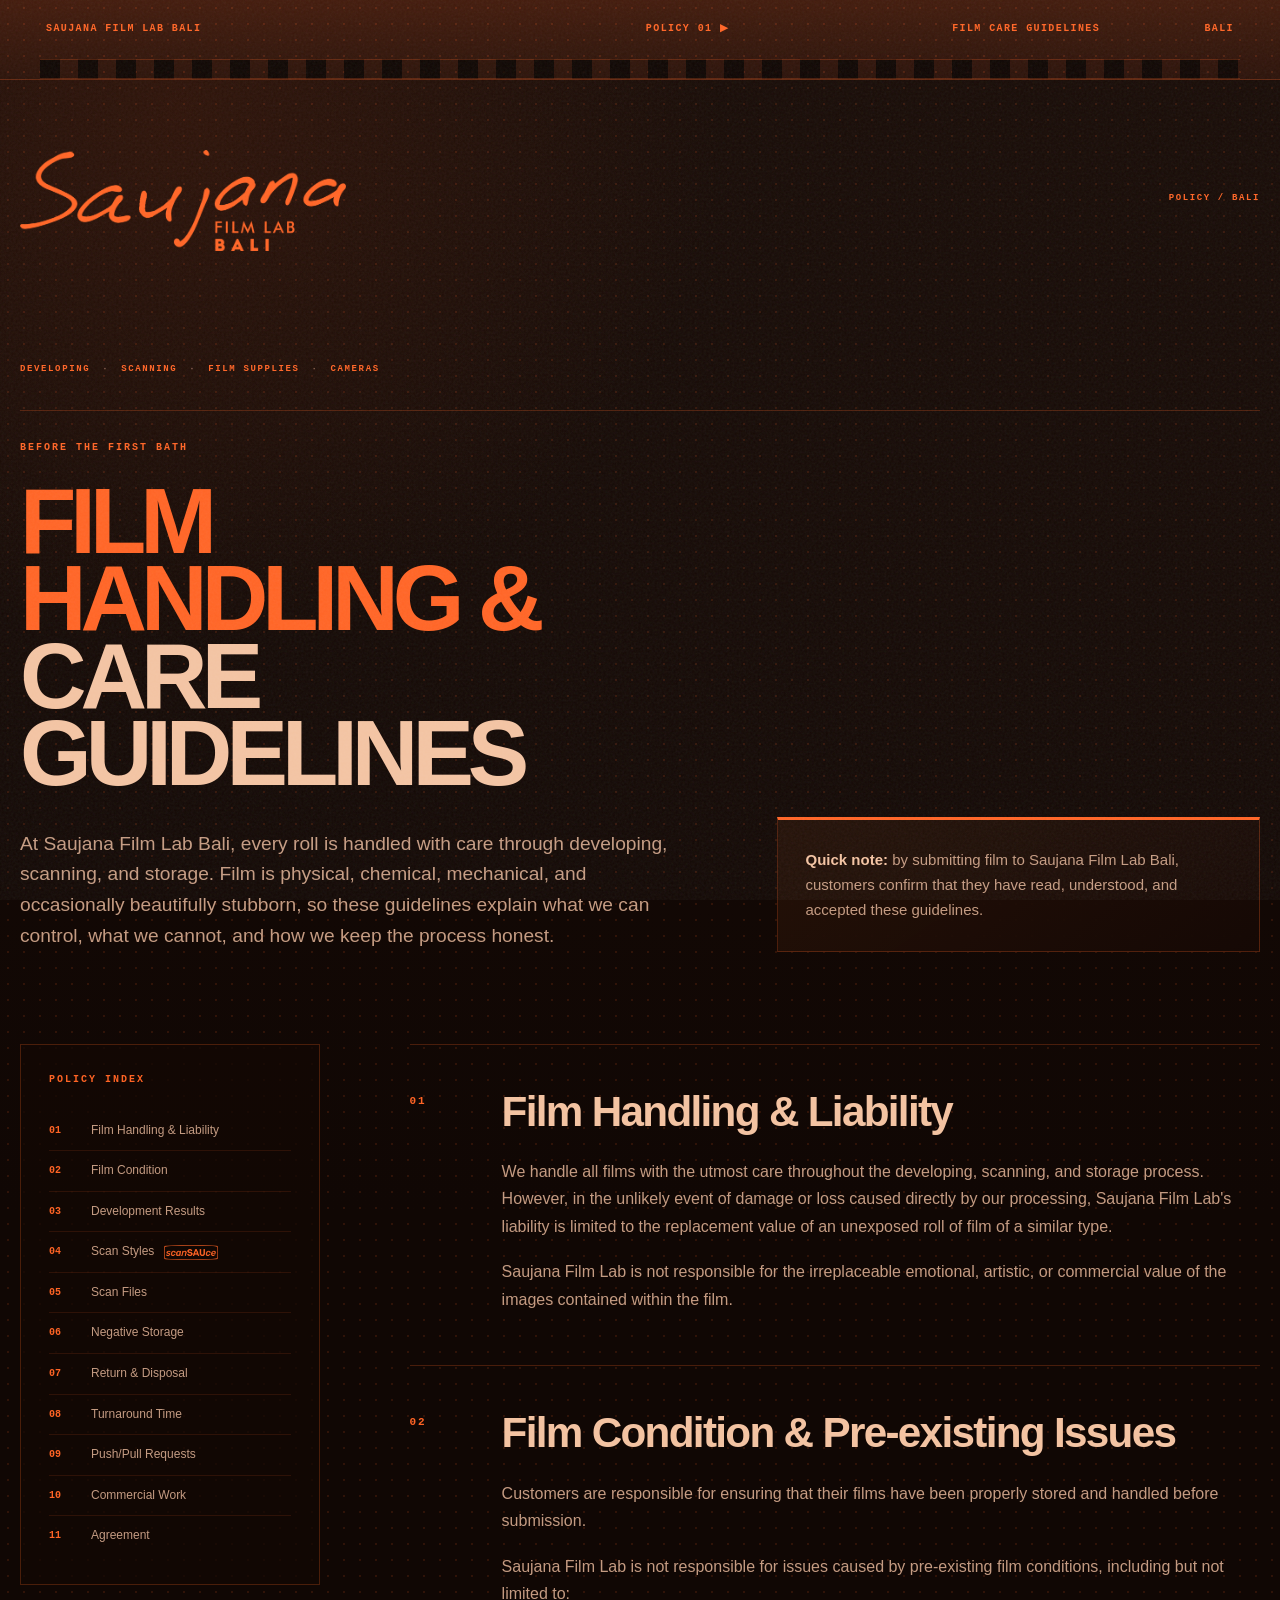
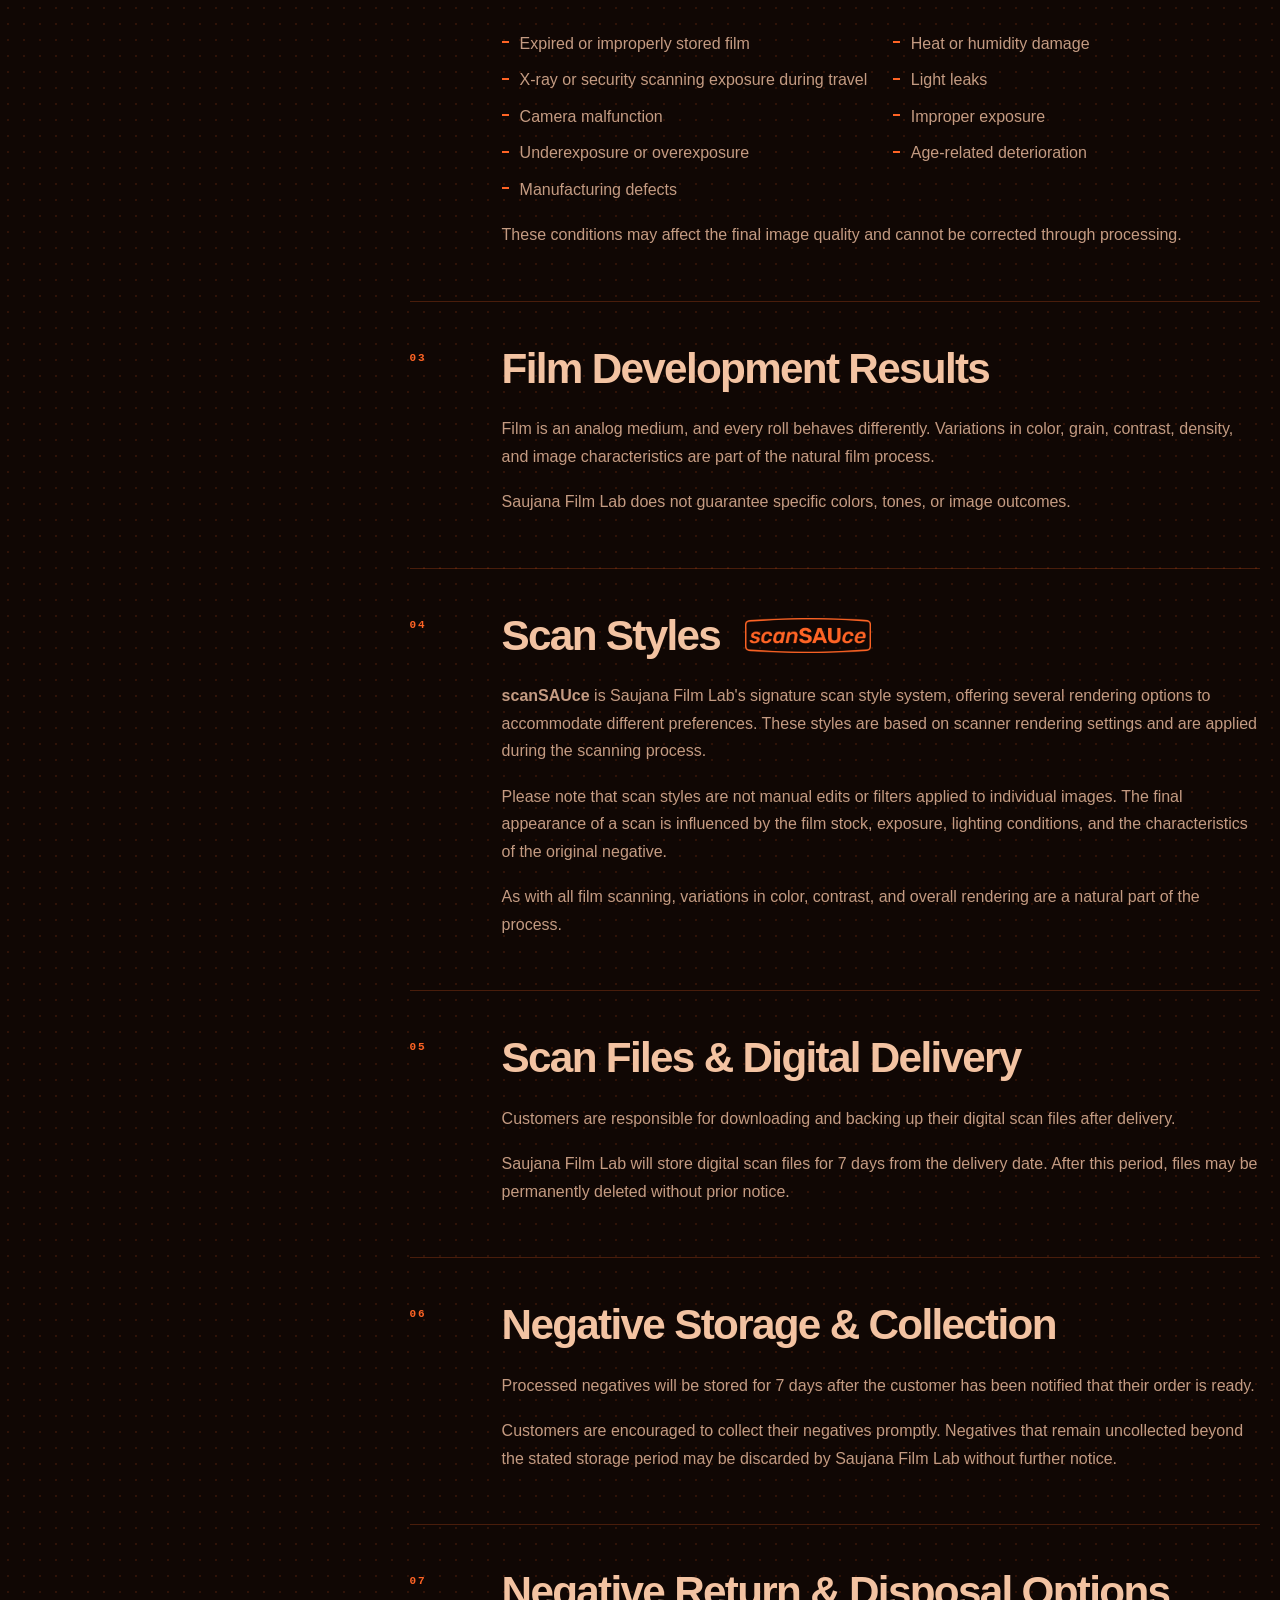
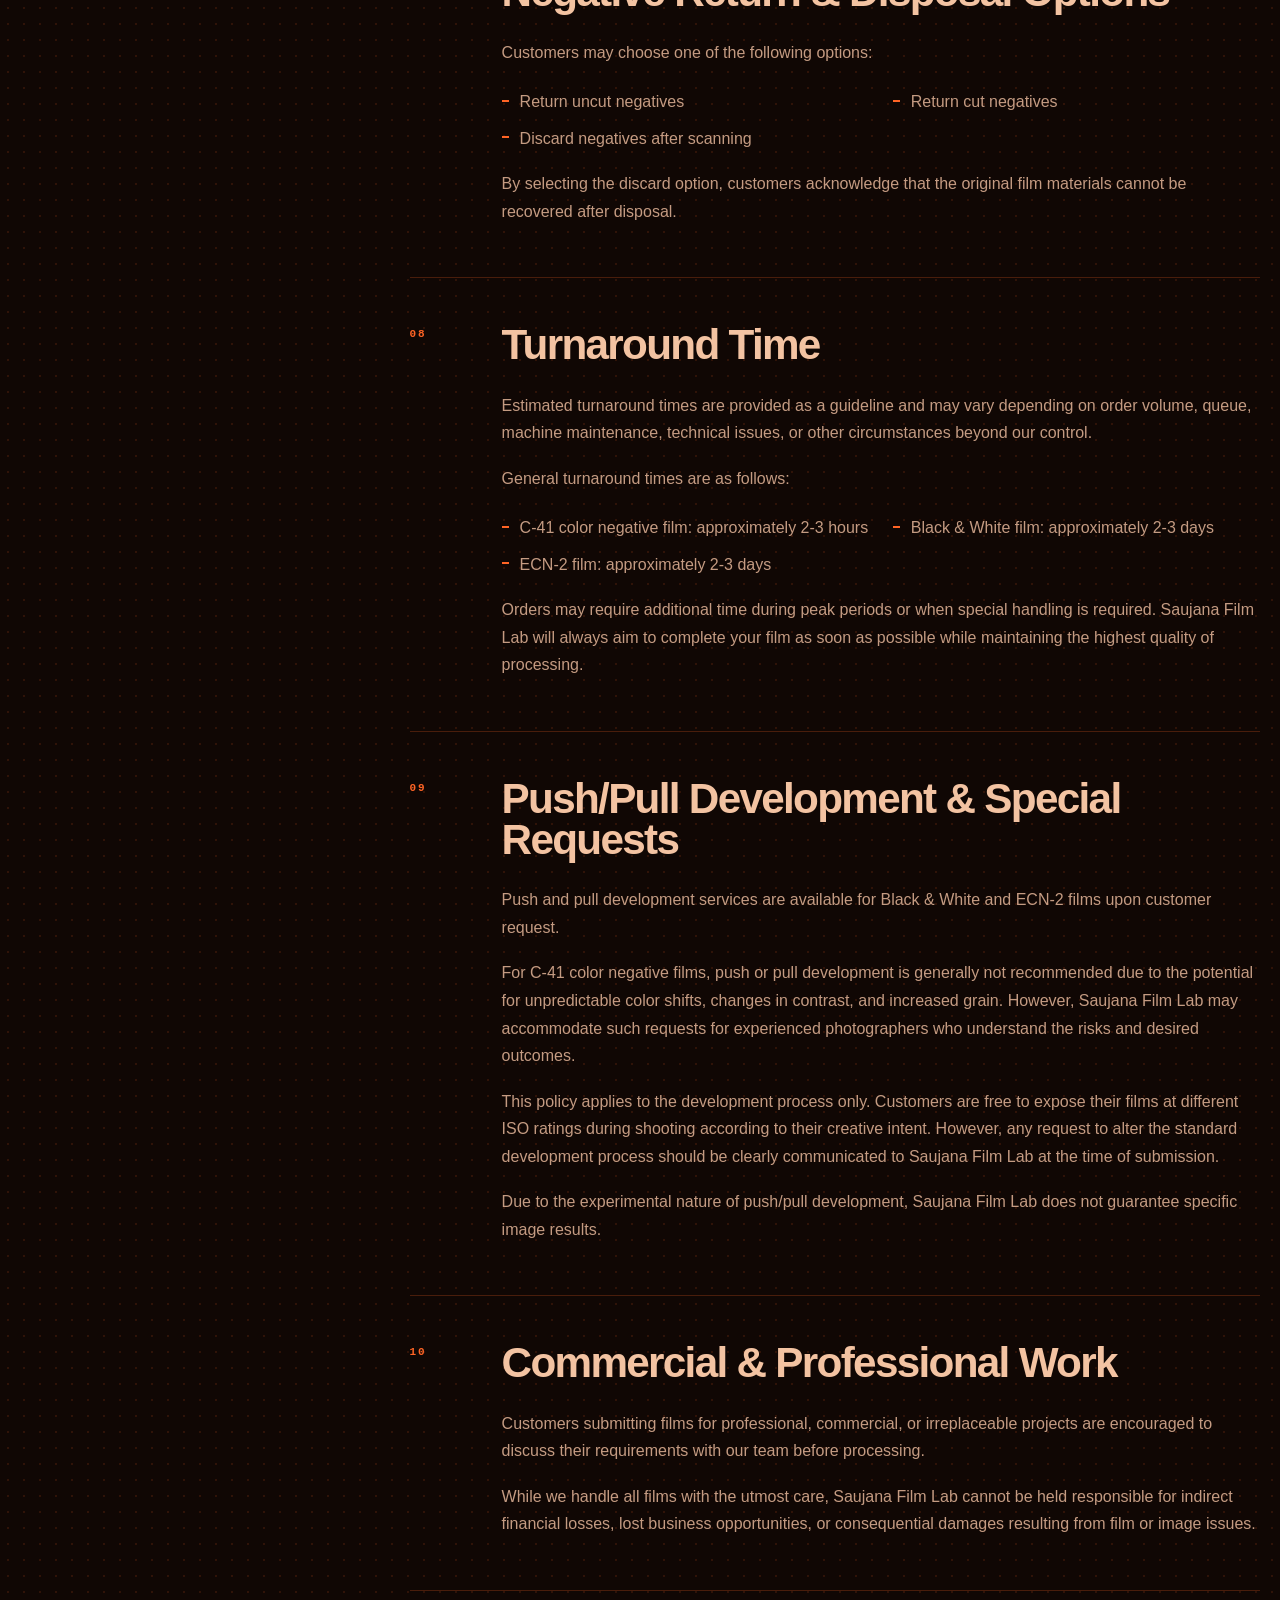
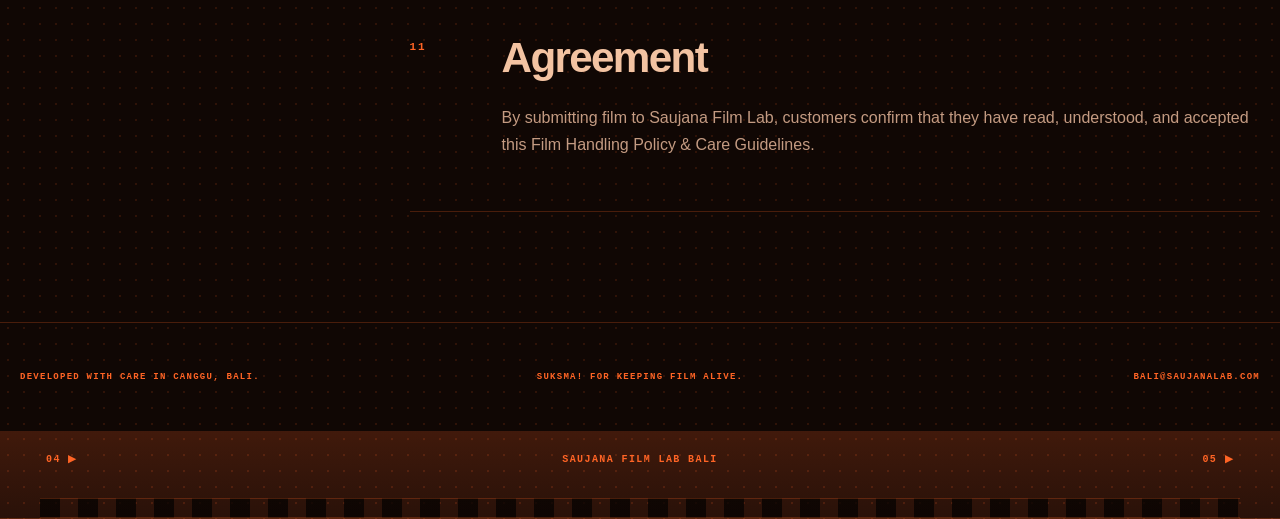
==== commit 3d5dfe46: "Refine policy hero title" ====
--- a/policy/index.html
+++ b/policy/index.html
@@ -278,7 +278,7 @@
       <section class="hero">
         <div>
           <p class="eyebrow">Before the first bath</p>
-          <h1>Film handling.<span>Care guidelines.</span></h1>
+          <h1>Film<br>Handling &amp;<span>Care<br>Guidelines</span></h1>
           <p class="intro">At Saujana Film Lab Bali, every roll is handled with care through developing, scanning, and storage. Film is physical, chemical, mechanical, and occasionally beautifully stubborn, so these guidelines explain what we can control, what we cannot, and how we keep the process honest.</p>
         </div>
         <aside class="note"><strong>Quick note:</strong> by submitting film to Saujana Film Lab Bali, customers confirm that they have read, understood, and accepted these guidelines.</aside>
